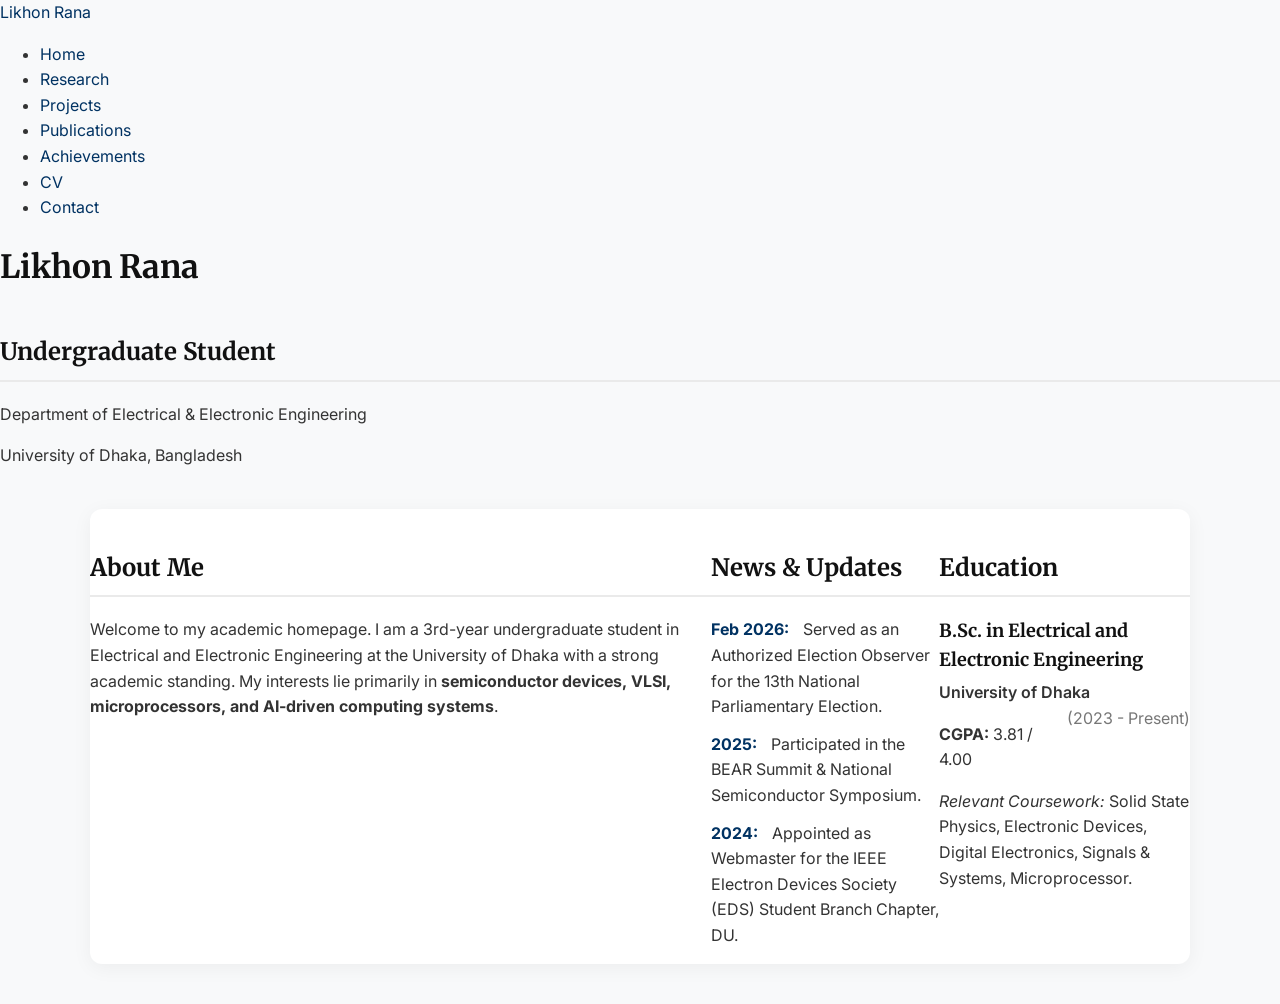
==== index.html @ 7ddbe2f5 "Update index.html" ====
<!DOCTYPE html>
<html lang="en">
<head>
    <meta charset="UTF-8">
    <meta name="viewport" content="width=device-width, initial-scale=1.0">
    <title>Likhon Rana | EEE, University of Dhaka</title>
    <link rel="stylesheet" href="style.css">
    <link href="https://fonts.googleapis.com/css2?family=Inter:wght@400;600&family=Merriweather:wght@700&display=swap" rel="stylesheet">
</head>
<body>

    <nav class="top-nav">
        <div class="nav-brand">
            <a href="index.html">Likhon Rana</a>
        </div>
        <ul class="nav-links">
            <li><a href="index.html" class="active">Home</a></li>
            <li><a href="research.html">Research</a></li>
            <li><a href="projects.html">Projects</a></li>
            <li><a href="publications.html">Publications</a></li>
            <li><a href="achievements.html">Achievements</a></li>
            <li><a href="cv.html">CV</a></li>
            <li><a href="contact.html">Contact</a></li>
        </ul>
    </nav>

    <header class="hero-section">
        <div class="hero-overlay"></div>
        <div class="hero-content">
            <h1>Likhon Rana</h1>
            <h2>Undergraduate Student</h2>
            <p>Department of Electrical & Electronic Engineering</p>
            <p>University of Dhaka, Bangladesh</p>
        </div>
    </header>

    <div class="container content-area">
        <section id="about">
            <h2 class="section-title">About Me</h2>
            <p>Welcome to my academic homepage. I am a 3rd-year undergraduate student in Electrical and Electronic Engineering at the University of Dhaka with a strong academic standing. My interests lie primarily in <strong>semiconductor devices, VLSI, microprocessors, and AI-driven computing systems</strong>.</p>
        </section>

        <section id="news">
            <h2 class="section-title">News & Updates</h2>
            <ul class="news-list">
                <li><span class="date">Feb 2026:</span> Served as an Authorized Election Observer for the 13th National Parliamentary Election.</li>
                <li><span class="date">2025:</span> Participated in the BEAR Summit & National Semiconductor Symposium.</li>
                <li><span class="date">2024:</span> Appointed as Webmaster for the IEEE Electron Devices Society (EDS) Student Branch Chapter, DU.</li>
            </ul>
        </section>

        <section id="education">
            <h2 class="section-title">Education</h2>
            <div class="edu-item">
                <h3>B.Sc. in Electrical and Electronic Engineering</h3>
                <p class="uni">University of Dhaka <span>(2023 - Present)</span></p>
                <p><strong>CGPA:</strong> 3.81 / 4.00</p>
                <p class="coursework"><em>Relevant Coursework:</em> Solid State Physics, Electronic Devices, Digital Electronics, Signals & Systems, Microprocessor.</p>
            </div>
        </section>
    </div>

</body>
</html>
---- style.css ----
/* Base Styles */
body {
    font-family: 'Inter', sans-serif;
    background-color: #f8f9fa;
    color: #333;
    margin: 0;
    padding: 0;
    line-height: 1.6;
}

h1, h2, h3 {
    font-family: 'Merriweather', serif;
    color: #111;
}

h2 {
    font-size: 24px;
    border-bottom: 2px solid #eaeaea;
    padding-bottom: 8px;
    margin-top: 40px;
    margin-bottom: 20px;
}

a {
    color: #003262; /* Academic Blue */
    text-decoration: none;
}

a:hover {
    text-decoration: underline;
}

/* Layout */
.container {
    display: flex;
    max-width: 1100px;
    margin: 40px auto;
    background: #fff;
    box-shadow: 0 4px 20px rgba(0,0,0,0.05);
    border-radius: 12px;
    overflow: hidden;
}

/* Sidebar */
.sidebar {
    width: 300px;
    background-color: #fdfdfd;
    padding: 40px 30px;
    border-right: 1px solid #eaeaea;
    text-align: center;
}

.profile-img {
    width: 180px;
    height: 180px;
    object-fit: cover;
    border-radius: 50%;
    margin-bottom: 20px;
    box-shadow: 0 4px 10px rgba(0,0,0,0.1);
}

.sidebar h1 {
    font-size: 24px;
    margin: 0 0 10px 0;
}

.sidebar .title {
    font-weight: 600;
    color: #555;
    margin: 0;
}

.sidebar .dept {
    font-size: 14px;
    color: #777;
    margin-top: 5px;
}

/* Navigation */
.nav-menu {
    display: flex;
    flex-direction: column;
    margin: 30px 0;
    text-align: left;
}

.nav-menu a {
    padding: 10px 15px;
    border-radius: 6px;
    color: #555;
    font-weight: 600;
    margin-bottom: 5px;
    transition: background 0.3s;
}

.nav-menu a:hover, .nav-menu a.active {
    background: #f0f4f8;
    color: #003262;
    text-decoration: none;
}

/* Contact Details */
.contact-info {
    display: flex;
    flex-direction: column;
    gap: 10px;
}

.contact-info a {
    font-size: 14px;
}

.btn-cv {
    display: inline-block;
    background: #003262;
    color: #fff !important;
    padding: 10px;
    border-radius: 6px;
    margin-top: 15px;
    font-weight: bold;
    text-align: center;
}

.btn-cv:hover {
    background: #002142;
    text-decoration: none;
}

/* Main Content Area */
.main-content {
    flex: 1;
    padding: 40px 60px;
}

/* News List */
.news-list, .exp-list, .project-list {
    list-style: none;
    padding: 0;
}

.news-list li {
    margin-bottom: 12px;
}

.news-list .date {
    font-weight: bold;
    color: #003262;
    margin-right: 10px;
}

/* Education */
.edu-item h3 {
    margin: 0 0 5px 0;
    font-size: 18px;
}

.edu-item .uni {
    margin: 0 0 10px 0;
    font-weight: 600;
}

.edu-item .uni span {
    font-weight: normal;
    color: #777;
    float: right;
}

/* Challenge Board / Projects */
.project-list li {
    background: #f8f9fa;
    padding: 15px;
    border-left: 4px solid #003262;
    margin-bottom: 15px;
    border-radius: 4px;
}

.project-list strong {
    display: block;
    font-size: 16px;
    margin-bottom: 5px;
}

.status {
    font-size: 13px;
    font-weight: 600;
    padding: 3px 8px;
    border-radius: 12px;
}

.status.ongoing {
    background: #e3f2fd;
    color: #1976d2;
}

.status.tba {
    background: #f5f5f5;
    color: #757575;
}

/* Responsive */
@media (max-width: 850px) {
    .container {
        flex-direction: column;
        margin: 0;
        border-radius: 0;
    }
    .sidebar {
        width: 100%;
        border-right: none;
        border-bottom: 1px solid #eaeaea;
        padding: 30px 20px;
        box-sizing: border-box;
    }
    .main-content {
        padding: 30px 20px;
    }
}
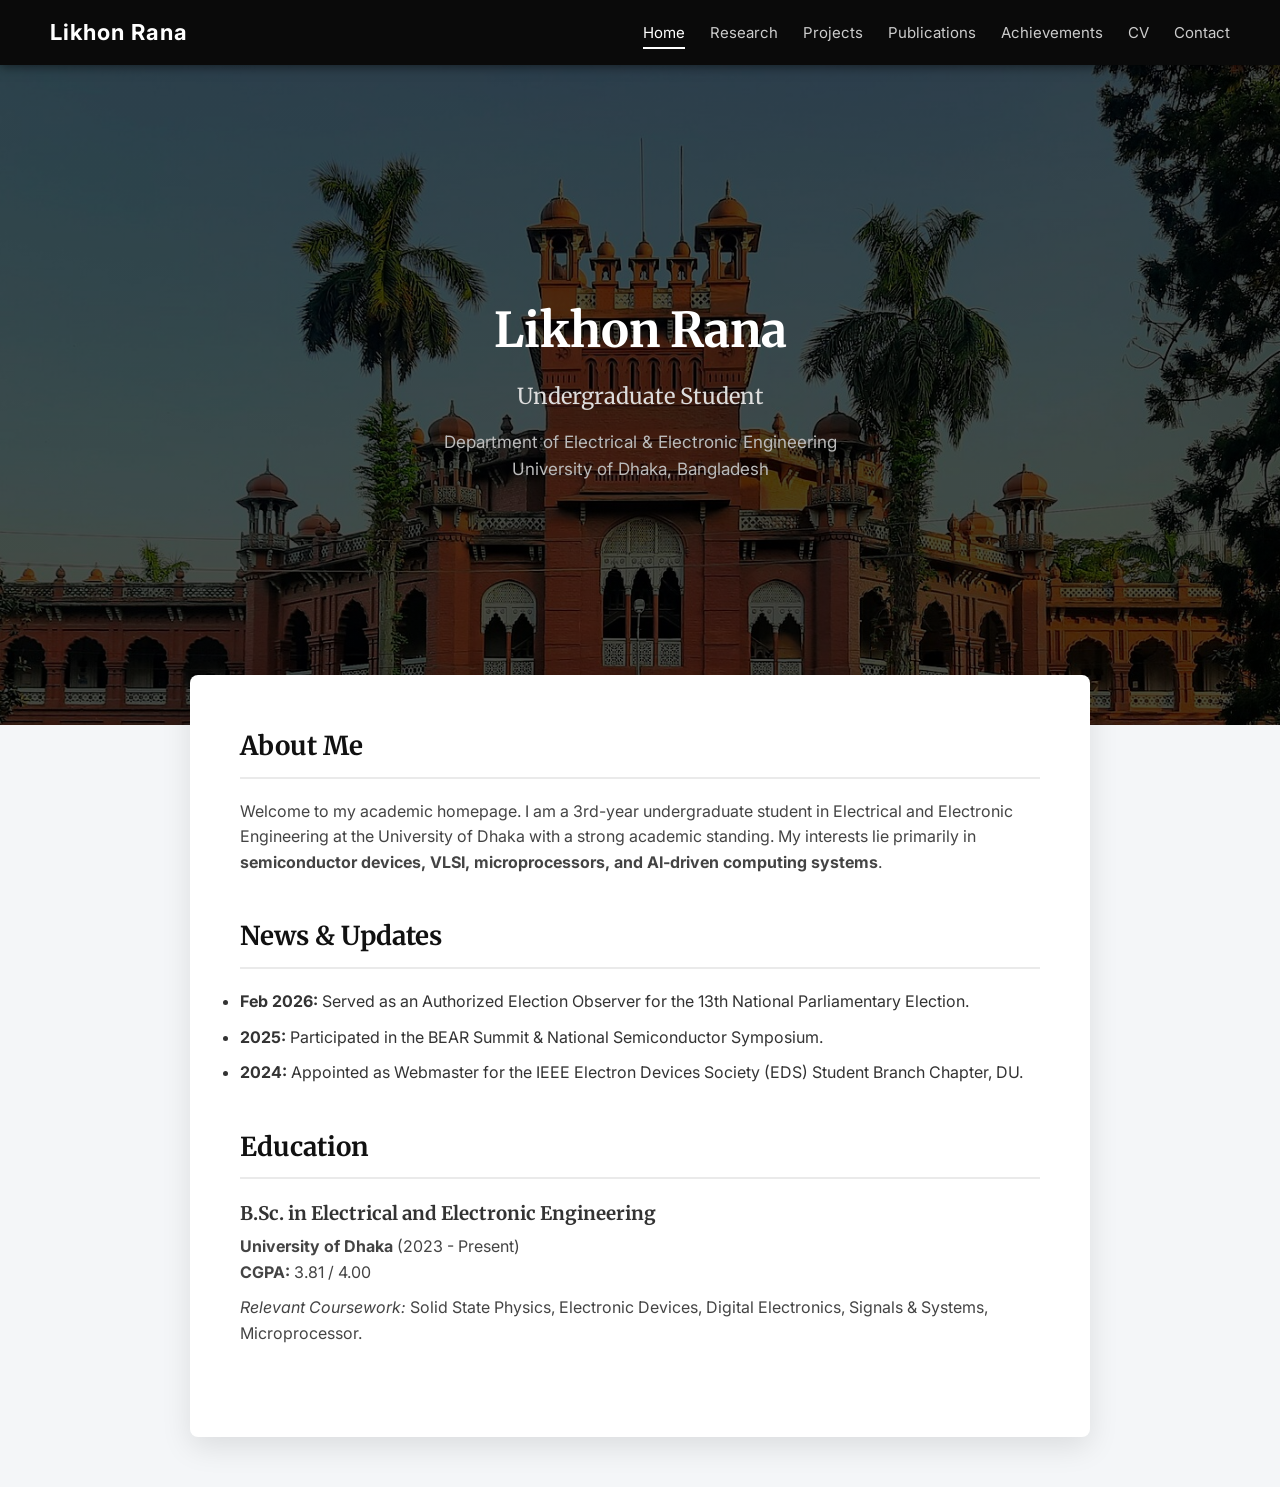
==== commit 52e9bb35: "Refactor HTML structure for better organization" ====
--- a/index.html
+++ b/index.html
@@ -25,7 +25,6 @@
     </nav>
 
     <header class="hero-section">
-        <div class="hero-overlay"></div>
         <div class="hero-content">
             <h1>Likhon Rana</h1>
             <h2>Undergraduate Student</h2>
@@ -34,29 +33,27 @@
         </div>
     </header>
 
-    <div class="container content-area">
-        <section id="about">
-            <h2 class="section-title">About Me</h2>
+    <div class="page-content">
+        <section class="content-section">
+            <h2>About Me</h2>
             <p>Welcome to my academic homepage. I am a 3rd-year undergraduate student in Electrical and Electronic Engineering at the University of Dhaka with a strong academic standing. My interests lie primarily in <strong>semiconductor devices, VLSI, microprocessors, and AI-driven computing systems</strong>.</p>
         </section>
 
-        <section id="news">
-            <h2 class="section-title">News & Updates</h2>
-            <ul class="news-list">
-                <li><span class="date">Feb 2026:</span> Served as an Authorized Election Observer for the 13th National Parliamentary Election.</li>
-                <li><span class="date">2025:</span> Participated in the BEAR Summit & National Semiconductor Symposium.</li>
-                <li><span class="date">2024:</span> Appointed as Webmaster for the IEEE Electron Devices Society (EDS) Student Branch Chapter, DU.</li>
+        <section class="content-section">
+            <h2>News & Updates</h2>
+            <ul>
+                <li style="margin-bottom: 10px;"><strong>Feb 2026:</strong> Served as an Authorized Election Observer for the 13th National Parliamentary Election.</li>
+                <li style="margin-bottom: 10px;"><strong>2025:</strong> Participated in the BEAR Summit & National Semiconductor Symposium.</li>
+                <li style="margin-bottom: 10px;"><strong>2024:</strong> Appointed as Webmaster for the IEEE Electron Devices Society (EDS) Student Branch Chapter, DU.</li>
             </ul>
         </section>
 
-        <section id="education">
-            <h2 class="section-title">Education</h2>
-            <div class="edu-item">
-                <h3>B.Sc. in Electrical and Electronic Engineering</h3>
-                <p class="uni">University of Dhaka <span>(2023 - Present)</span></p>
-                <p><strong>CGPA:</strong> 3.81 / 4.00</p>
-                <p class="coursework"><em>Relevant Coursework:</em> Solid State Physics, Electronic Devices, Digital Electronics, Signals & Systems, Microprocessor.</p>
-            </div>
+        <section class="content-section">
+            <h2>Education</h2>
+            <h3 style="margin-bottom: 5px;">B.Sc. in Electrical and Electronic Engineering</h3>
+            <p><strong>University of Dhaka</strong> (2023 - Present)</p>
+            <p><strong>CGPA:</strong> 3.81 / 4.00</p>
+            <p style="margin-top: 10px;"><em>Relevant Coursework:</em> Solid State Physics, Electronic Devices, Digital Electronics, Signals & Systems, Microprocessor.</p>
         </section>
     </div>
 
--- a/style.css
+++ b/style.css
@@ -1,217 +1,142 @@
-/* Base Styles */
+/* 1. Reset Styles */
+* {
+    margin: 0;
+    padding: 0;
+    box-sizing: border-box;
+}
+
 body {
     font-family: 'Inter', sans-serif;
-    background-color: #f8f9fa;
+    background-color: #f4f6f8;
     color: #333;
-    margin: 0;
-    padding: 0;
     line-height: 1.6;
 }
 
 h1, h2, h3 {
     font-family: 'Merriweather', serif;
-    color: #111;
 }
 
-h2 {
-    font-size: 24px;
+/* 2. Top Navigation Bar (Black Theme) */
+.top-nav {
+    display: flex;
+    justify-content: space-between;
+    align-items: center;
+    background-color: #0a0a0a;
+    padding: 15px 50px;
+    position: fixed;
+    width: 100%;
+    top: 0;
+    z-index: 1000;
+    box-shadow: 0 2px 10px rgba(0,0,0,0.5);
+}
+
+.nav-brand a {
+    color: #fff;
+    font-size: 22px;
+    font-weight: bold;
+    text-decoration: none;
+    letter-spacing: 1px;
+}
+
+.nav-links {
+    list-style: none;
+    display: flex;
+    gap: 25px;
+}
+
+.nav-links li a {
+    color: #ccc;
+    text-decoration: none;
+    font-size: 15px;
+    transition: color 0.3s ease;
+}
+
+.nav-links li a:hover, .nav-links li a.active {
+    color: #fff;
+    border-bottom: 2px solid #fff;
+    padding-bottom: 5px;
+}
+
+/* 3. Hero Section (Background Image with Dark Overlay) */
+.hero-section {
+    height: 75vh;
+    /* এখানে আপনার ছবির নাম দেওয়া হয়েছে */
+    background-image: linear-gradient(rgba(0, 0, 0, 0.7), rgba(0, 0, 0, 0.7)), url('DU Carzon Hall.jpg');
+    background-size: cover;
+    background-position: center;
+    background-attachment: fixed; /* Parallax effect */
+    display: flex;
+    align-items: center;
+    justify-content: center;
+    text-align: center;
+    color: white;
+    margin-top: 50px; /* Space for the fixed navbar */
+}
+
+.hero-content h1 {
+    font-size: 48px;
+    margin-bottom: 10px;
+    color: #fff;
+}
+
+.hero-content h2 {
+    font-size: 22px;
+    font-weight: 400;
+    color: #ddd;
+    margin-bottom: 15px;
+}
+
+.hero-content p {
+    font-size: 17px;
+    color: #bbb;
+}
+
+/* 4. Main Page Content */
+.page-content {
+    max-width: 900px;
+    margin: -50px auto 50px auto; /* Pulls the white card slightly over the background image */
+    background: #fff;
+    padding: 50px;
+    border-radius: 8px;
+    box-shadow: 0 10px 30px rgba(0,0,0,0.1);
+    position: relative;
+    z-index: 10;
+}
+
+.content-section {
+    margin-bottom: 40px;
+}
+
+.content-section h2 {
+    font-size: 26px;
+    color: #111;
     border-bottom: 2px solid #eaeaea;
-    padding-bottom: 8px;
-    margin-top: 40px;
+    padding-bottom: 10px;
     margin-bottom: 20px;
 }
 
-a {
-    color: #003262; /* Academic Blue */
-    text-decoration: none;
+.content-section p {
+    font-size: 16px;
+    color: #444;
 }
 
-a:hover {
-    text-decoration: underline;
-}
-
-/* Layout */
-.container {
-    display: flex;
-    max-width: 1100px;
-    margin: 40px auto;
-    background: #fff;
-    box-shadow: 0 4px 20px rgba(0,0,0,0.05);
-    border-radius: 12px;
-    overflow: hidden;
-}
-
-/* Sidebar */
-.sidebar {
-    width: 300px;
-    background-color: #fdfdfd;
-    padding: 40px 30px;
-    border-right: 1px solid #eaeaea;
-    text-align: center;
-}
-
-.profile-img {
-    width: 180px;
-    height: 180px;
-    object-fit: cover;
-    border-radius: 50%;
-    margin-bottom: 20px;
-    box-shadow: 0 4px 10px rgba(0,0,0,0.1);
-}
-
-.sidebar h1 {
-    font-size: 24px;
-    margin: 0 0 10px 0;
-}
-
-.sidebar .title {
-    font-weight: 600;
-    color: #555;
-    margin: 0;
-}
-
-.sidebar .dept {
-    font-size: 14px;
-    color: #777;
-    margin-top: 5px;
-}
-
-/* Navigation */
-.nav-menu {
-    display: flex;
-    flex-direction: column;
-    margin: 30px 0;
-    text-align: left;
-}
-
-.nav-menu a {
-    padding: 10px 15px;
-    border-radius: 6px;
-    color: #555;
-    font-weight: 600;
-    margin-bottom: 5px;
-    transition: background 0.3s;
-}
-
-.nav-menu a:hover, .nav-menu a.active {
-    background: #f0f4f8;
-    color: #003262;
-    text-decoration: none;
-}
-
-/* Contact Details */
-.contact-info {
-    display: flex;
-    flex-direction: column;
-    gap: 10px;
-}
-
-.contact-info a {
-    font-size: 14px;
-}
-
-.btn-cv {
-    display: inline-block;
-    background: #003262;
-    color: #fff !important;
-    padding: 10px;
-    border-radius: 6px;
-    margin-top: 15px;
-    font-weight: bold;
-    text-align: center;
-}
-
-.btn-cv:hover {
-    background: #002142;
-    text-decoration: none;
-}
-
-/* Main Content Area */
-.main-content {
-    flex: 1;
-    padding: 40px 60px;
-}
-
-/* News List */
-.news-list, .exp-list, .project-list {
-    list-style: none;
-    padding: 0;
-}
-
-.news-list li {
-    margin-bottom: 12px;
-}
-
-.news-list .date {
-    font-weight: bold;
-    color: #003262;
-    margin-right: 10px;
-}
-
-/* Education */
-.edu-item h3 {
-    margin: 0 0 5px 0;
-    font-size: 18px;
-}
-
-.edu-item .uni {
-    margin: 0 0 10px 0;
-    font-weight: 600;
-}
-
-.edu-item .uni span {
-    font-weight: normal;
-    color: #777;
-    float: right;
-}
-
-/* Challenge Board / Projects */
-.project-list li {
-    background: #f8f9fa;
-    padding: 15px;
-    border-left: 4px solid #003262;
-    margin-bottom: 15px;
-    border-radius: 4px;
-}
-
-.project-list strong {
-    display: block;
-    font-size: 16px;
-    margin-bottom: 5px;
-}
-
-.status {
-    font-size: 13px;
-    font-weight: 600;
-    padding: 3px 8px;
-    border-radius: 12px;
-}
-
-.status.ongoing {
-    background: #e3f2fd;
-    color: #1976d2;
-}
-
-.status.tba {
-    background: #f5f5f5;
-    color: #757575;
-}
-
-/* Responsive */
-@media (max-width: 850px) {
-    .container {
+/* Responsive Design for Mobile */
+@media (max-width: 768px) {
+    .top-nav {
         flex-direction: column;
-        margin: 0;
-        border-radius: 0;
+        padding: 15px;
     }
-    .sidebar {
-        width: 100%;
-        border-right: none;
-        border-bottom: 1px solid #eaeaea;
-        padding: 30px 20px;
-        box-sizing: border-box;
+    .nav-links {
+        margin-top: 15px;
+        flex-wrap: wrap;
+        justify-content: center;
+        gap: 15px;
     }
-    .main-content {
-        padding: 30px 20px;
+    .hero-content h1 {
+        font-size: 36px;
+    }
+    .page-content {
+        margin: 20px;
+        padding: 30px;
     }
 }
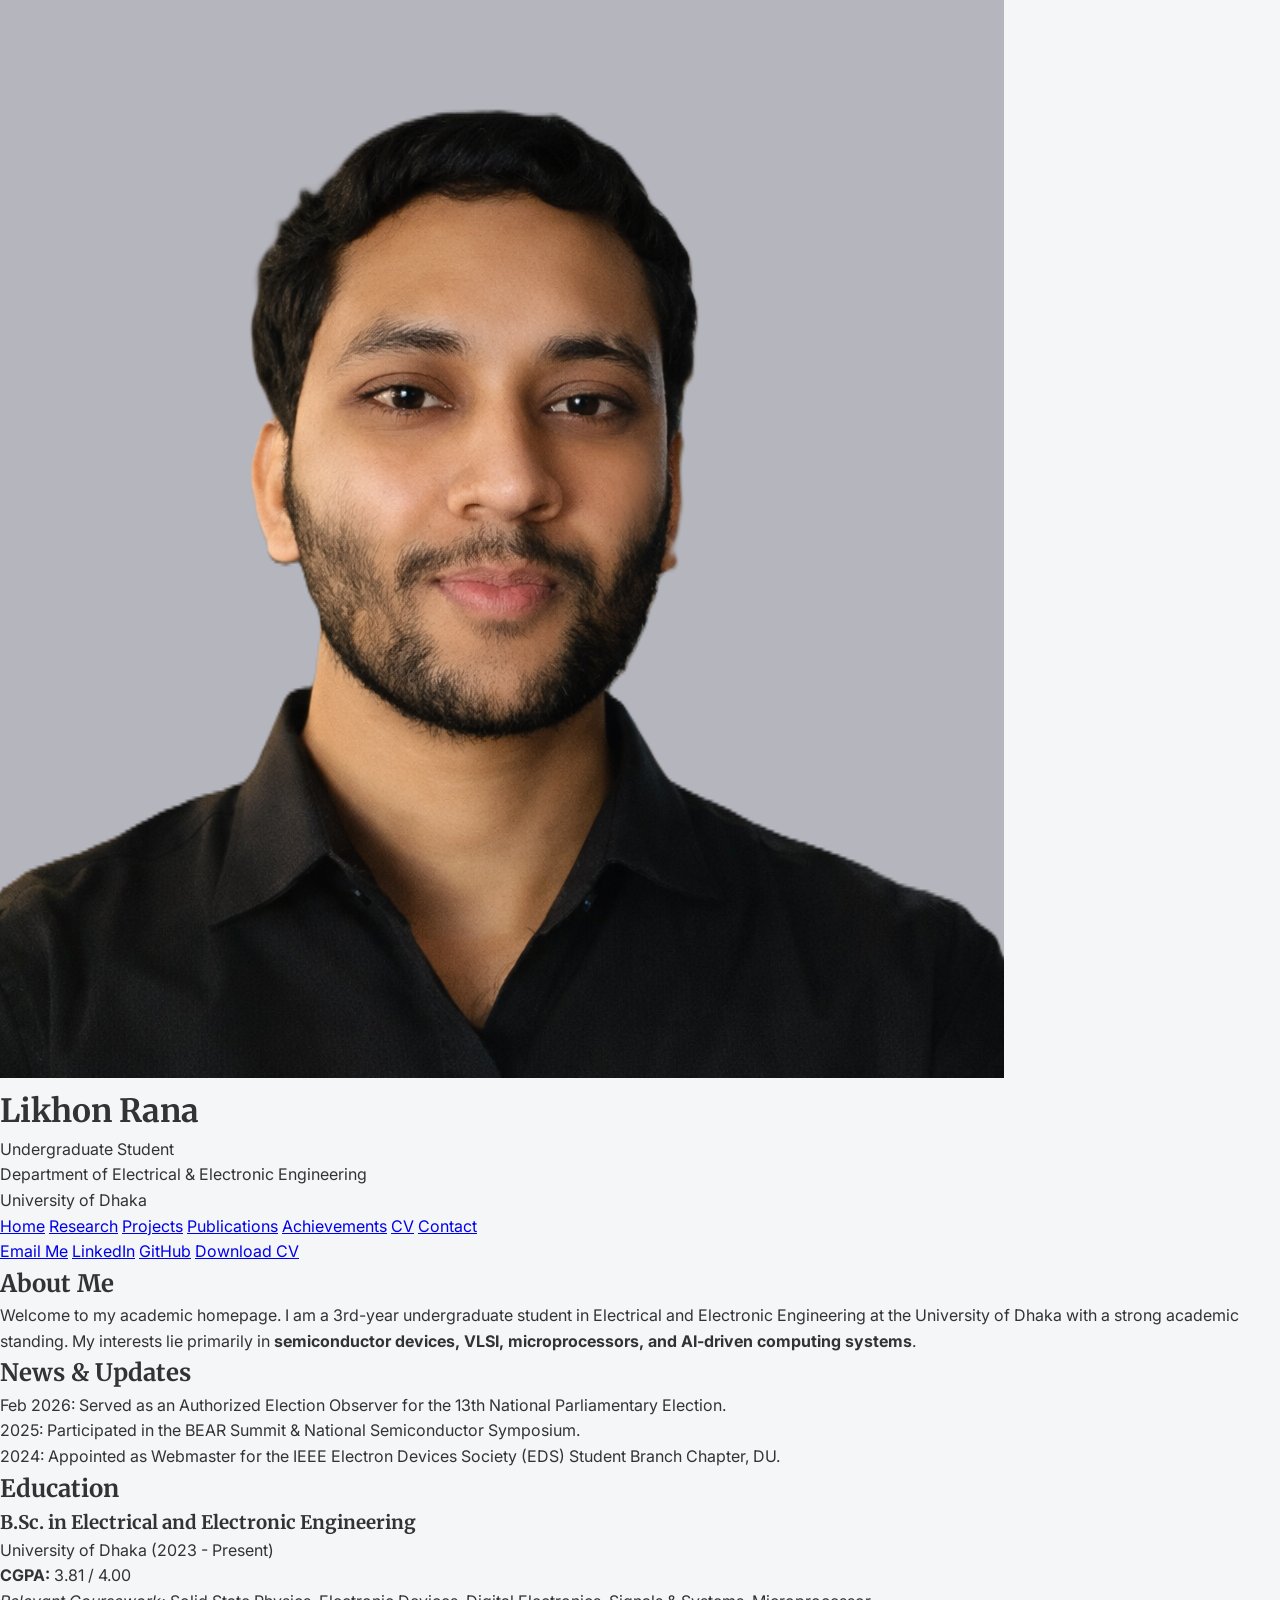
==== commit dec9bb16: "Update index.html" ====
--- a/index.html
+++ b/index.html
@@ -8,54 +8,56 @@
     <link href="https://fonts.googleapis.com/css2?family=Inter:wght@400;600&family=Merriweather:wght@700&display=swap" rel="stylesheet">
 </head>
 <body>
+    <div class="container">
+        <div class="sidebar">
+            <img src="profile.png" alt="Likhon Rana" class="profile-img">
+            <h1>Likhon Rana</h1>
+            <p class="title">Undergraduate Student</p>
+            <p class="dept">Department of Electrical & Electronic Engineering<br>University of Dhaka</p>
+            
+            <nav class="nav-menu">
+                <a href="index.html" class="active">Home</a>
+                <a href="research.html">Research</a>
+                <a href="projects.html">Projects</a>
+                <a href="publications.html">Publications</a>
+                <a href="achievements.html">Achievements</a>
+                <a href="cv.html">CV</a>
+                <a href="contact.html">Contact</a>
+            </nav>
 
-    <nav class="top-nav">
-        <div class="nav-brand">
-            <a href="index.html">Likhon Rana</a>
+            <div class="contact-info">
+                <a href="mailto:mdlikhonrana533@gmail.com">Email Me</a>
+                <a href="https://www.linkedin.com/in/likhon-rana-a51540321" target="_blank">LinkedIn</a>
+                <a href="https://github.com/Likhon-Rana" target="_blank">GitHub</a>
+                <a href="likhonCV.pdf" target="_blank" class="btn-cv">Download CV</a>
+            </div>
         </div>
-        <ul class="nav-links">
-            <li><a href="index.html" class="active">Home</a></li>
-            <li><a href="research.html">Research</a></li>
-            <li><a href="projects.html">Projects</a></li>
-            <li><a href="publications.html">Publications</a></li>
-            <li><a href="achievements.html">Achievements</a></li>
-            <li><a href="cv.html">CV</a></li>
-            <li><a href="contact.html">Contact</a></li>
-        </ul>
-    </nav>
 
-    <header class="hero-section">
-        <div class="hero-content">
-            <h1>Likhon Rana</h1>
-            <h2>Undergraduate Student</h2>
-            <p>Department of Electrical & Electronic Engineering</p>
-            <p>University of Dhaka, Bangladesh</p>
+        <div class="main-content">
+            <section id="about">
+                <h2>About Me</h2>
+                <p>Welcome to my academic homepage. I am a 3rd-year undergraduate student in Electrical and Electronic Engineering at the University of Dhaka with a strong academic standing. My interests lie primarily in <strong>semiconductor devices, VLSI, microprocessors, and AI-driven computing systems</strong>.</p>
+            </section>
+
+            <section id="news">
+                <h2>News & Updates</h2>
+                <ul class="news-list">
+                    <li><span class="date">Feb 2026:</span> Served as an Authorized Election Observer for the 13th National Parliamentary Election.</li>
+                    <li><span class="date">2025:</span> Participated in the BEAR Summit & National Semiconductor Symposium.</li>
+                    <li><span class="date">2024:</span> Appointed as Webmaster for the IEEE Electron Devices Society (EDS) Student Branch Chapter, DU.</li>
+                </ul>
+            </section>
+
+            <section id="education">
+                <h2>Education</h2>
+                <div class="edu-item">
+                    <h3>B.Sc. in Electrical and Electronic Engineering</h3>
+                    <p class="uni">University of Dhaka <span>(2023 - Present)</span></p>
+                    <p><strong>CGPA:</strong> 3.81 / 4.00</p>
+                    <p class="coursework"><em>Relevant Coursework:</em> Solid State Physics, Electronic Devices, Digital Electronics, Signals & Systems, Microprocessor.</p>
+                </div>
+            </section>
         </div>
-    </header>
-
-    <div class="page-content">
-        <section class="content-section">
-            <h2>About Me</h2>
-            <p>Welcome to my academic homepage. I am a 3rd-year undergraduate student in Electrical and Electronic Engineering at the University of Dhaka with a strong academic standing. My interests lie primarily in <strong>semiconductor devices, VLSI, microprocessors, and AI-driven computing systems</strong>.</p>
-        </section>
-
-        <section class="content-section">
-            <h2>News & Updates</h2>
-            <ul>
-                <li style="margin-bottom: 10px;"><strong>Feb 2026:</strong> Served as an Authorized Election Observer for the 13th National Parliamentary Election.</li>
-                <li style="margin-bottom: 10px;"><strong>2025:</strong> Participated in the BEAR Summit & National Semiconductor Symposium.</li>
-                <li style="margin-bottom: 10px;"><strong>2024:</strong> Appointed as Webmaster for the IEEE Electron Devices Society (EDS) Student Branch Chapter, DU.</li>
-            </ul>
-        </section>
-
-        <section class="content-section">
-            <h2>Education</h2>
-            <h3 style="margin-bottom: 5px;">B.Sc. in Electrical and Electronic Engineering</h3>
-            <p><strong>University of Dhaka</strong> (2023 - Present)</p>
-            <p><strong>CGPA:</strong> 3.81 / 4.00</p>
-            <p style="margin-top: 10px;"><em>Relevant Coursework:</em> Solid State Physics, Electronic Devices, Digital Electronics, Signals & Systems, Microprocessor.</p>
-        </section>
     </div>
-
 </body>
 </html>
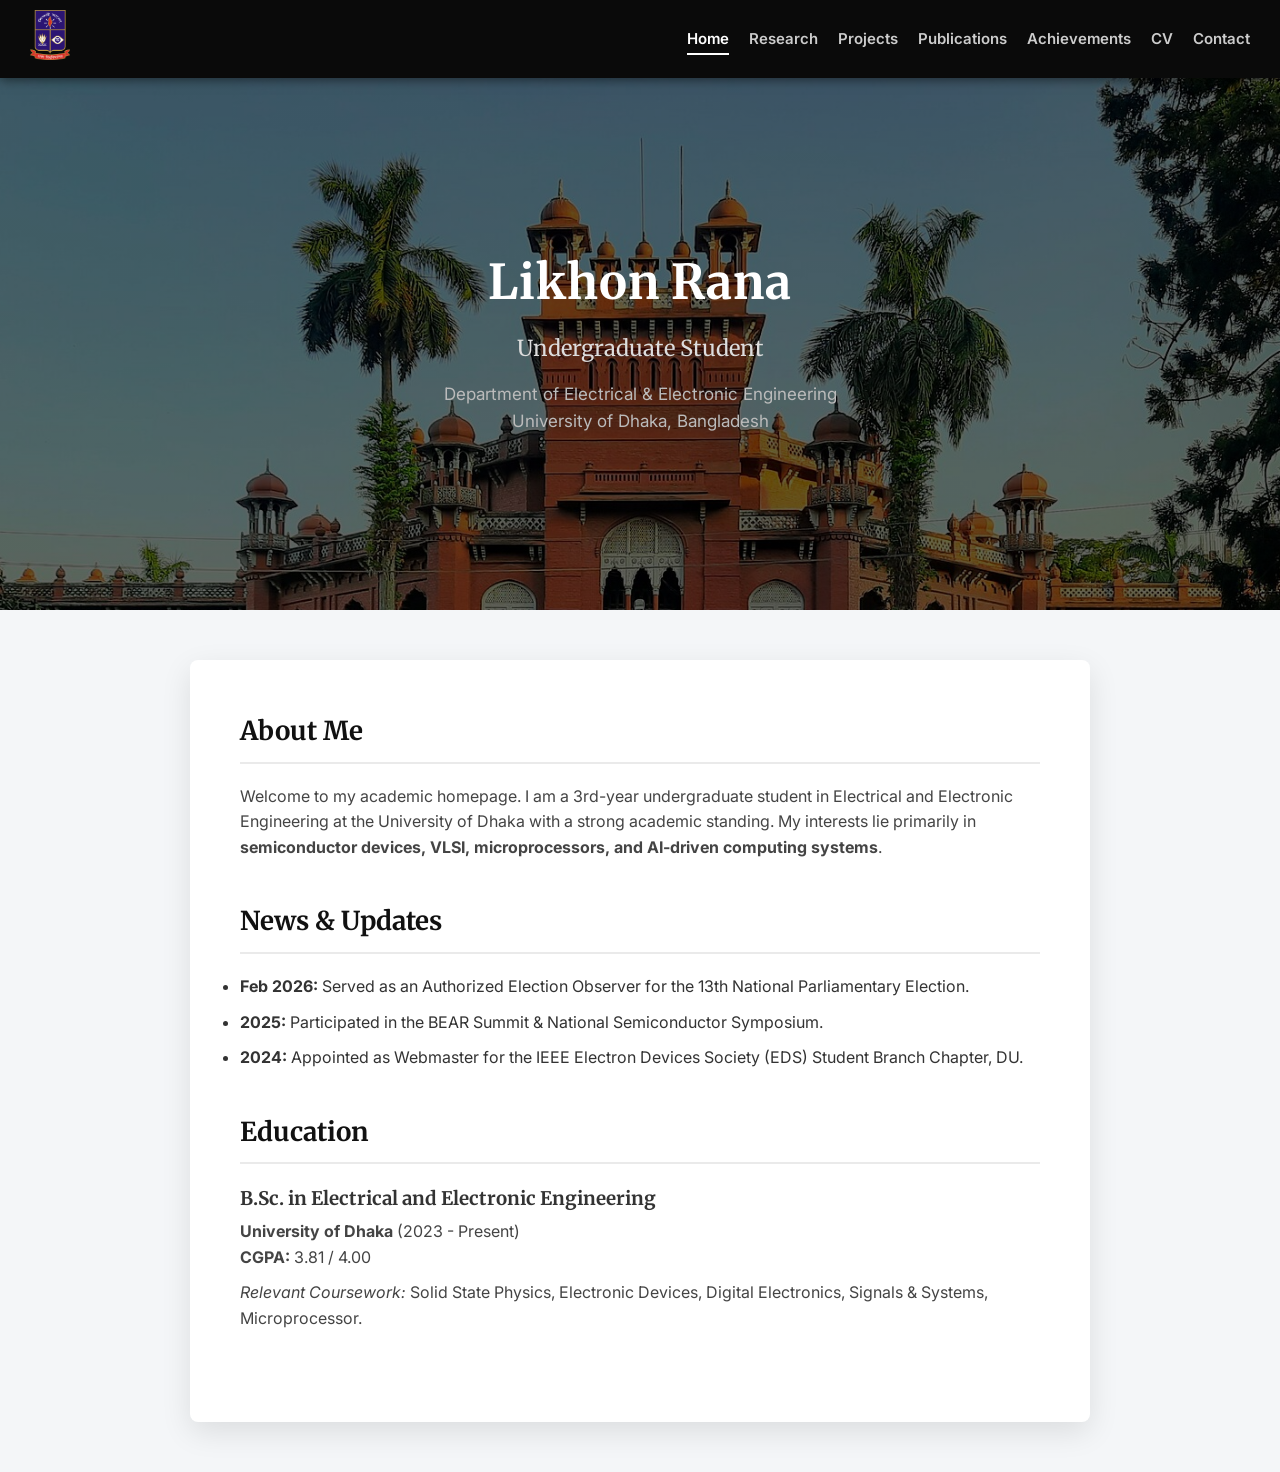
==== commit 28668abe: "Refactor index.html structure and content" ====
--- a/index.html
+++ b/index.html
@@ -8,56 +8,58 @@
     <link href="https://fonts.googleapis.com/css2?family=Inter:wght@400;600&family=Merriweather:wght@700&display=swap" rel="stylesheet">
 </head>
 <body>
-    <div class="container">
-        <div class="sidebar">
-            <img src="profile.png" alt="Likhon Rana" class="profile-img">
+
+    <nav class="top-nav">
+        <div class="nav-brand">
+            <a href="index.html">
+                <img src="DULOGO.png" alt="University of Dhaka" class="uni-logo">
+            </a>
+        </div>
+        <ul class="nav-links">
+            <li><a href="index.html" class="active">Home</a></li>
+            <li><a href="research.html">Research</a></li>
+            <li><a href="projects.html">Projects</a></li>
+            <li><a href="publications.html">Publications</a></li>
+            <li><a href="achievements.html">Achievements</a></li>
+            <li><a href="cv.html">CV</a></li>
+            <li><a href="contact.html">Contact</a></li>
+        </ul>
+    </nav>
+
+    <header class="hero-section">
+        <div class="hero-content">
             <h1>Likhon Rana</h1>
-            <p class="title">Undergraduate Student</p>
-            <p class="dept">Department of Electrical & Electronic Engineering<br>University of Dhaka</p>
-            
-            <nav class="nav-menu">
-                <a href="index.html" class="active">Home</a>
-                <a href="research.html">Research</a>
-                <a href="projects.html">Projects</a>
-                <a href="publications.html">Publications</a>
-                <a href="achievements.html">Achievements</a>
-                <a href="cv.html">CV</a>
-                <a href="contact.html">Contact</a>
-            </nav>
+            <h2>Undergraduate Student</h2>
+            <p>Department of Electrical & Electronic Engineering</p>
+            <p>University of Dhaka, Bangladesh</p>
+        </div>
+    </header>
 
-            <div class="contact-info">
-                <a href="mailto:mdlikhonrana533@gmail.com">Email Me</a>
-                <a href="https://www.linkedin.com/in/likhon-rana-a51540321" target="_blank">LinkedIn</a>
-                <a href="https://github.com/Likhon-Rana" target="_blank">GitHub</a>
-                <a href="likhonCV.pdf" target="_blank" class="btn-cv">Download CV</a>
+    <div class="page-content">
+        <section class="content-section">
+            <h2>About Me</h2>
+            <p>Welcome to my academic homepage. I am a 3rd-year undergraduate student in Electrical and Electronic Engineering at the University of Dhaka with a strong academic standing. My interests lie primarily in <strong>semiconductor devices, VLSI, microprocessors, and AI-driven computing systems</strong>.</p>
+        </section>
+
+        <section class="content-section">
+            <h2>News & Updates</h2>
+            <ul>
+                <li style="margin-bottom: 10px;"><strong>Feb 2026:</strong> Served as an Authorized Election Observer for the 13th National Parliamentary Election.</li>
+                <li style="margin-bottom: 10px;"><strong>2025:</strong> Participated in the BEAR Summit & National Semiconductor Symposium.</li>
+                <li style="margin-bottom: 10px;"><strong>2024:</strong> Appointed as Webmaster for the IEEE Electron Devices Society (EDS) Student Branch Chapter, DU.</li>
+            </ul>
+        </section>
+
+        <section class="content-section">
+            <h2>Education</h2>
+            <div class="edu-item">
+                <h3>B.Sc. in Electrical and Electronic Engineering</h3>
+                <p><strong>University of Dhaka</strong> (2023 - Present)</p>
+                <p><strong>CGPA:</strong> 3.81 / 4.00</p>
+                <p style="margin-top: 10px;"><em>Relevant Coursework:</em> Solid State Physics, Electronic Devices, Digital Electronics, Signals & Systems, Microprocessor.</p>
             </div>
-        </div>
+        </section>
+    </div>
 
-        <div class="main-content">
-            <section id="about">
-                <h2>About Me</h2>
-                <p>Welcome to my academic homepage. I am a 3rd-year undergraduate student in Electrical and Electronic Engineering at the University of Dhaka with a strong academic standing. My interests lie primarily in <strong>semiconductor devices, VLSI, microprocessors, and AI-driven computing systems</strong>.</p>
-            </section>
-
-            <section id="news">
-                <h2>News & Updates</h2>
-                <ul class="news-list">
-                    <li><span class="date">Feb 2026:</span> Served as an Authorized Election Observer for the 13th National Parliamentary Election.</li>
-                    <li><span class="date">2025:</span> Participated in the BEAR Summit & National Semiconductor Symposium.</li>
-                    <li><span class="date">2024:</span> Appointed as Webmaster for the IEEE Electron Devices Society (EDS) Student Branch Chapter, DU.</li>
-                </ul>
-            </section>
-
-            <section id="education">
-                <h2>Education</h2>
-                <div class="edu-item">
-                    <h3>B.Sc. in Electrical and Electronic Engineering</h3>
-                    <p class="uni">University of Dhaka <span>(2023 - Present)</span></p>
-                    <p><strong>CGPA:</strong> 3.81 / 4.00</p>
-                    <p class="coursework"><em>Relevant Coursework:</em> Solid State Physics, Electronic Devices, Digital Electronics, Signals & Systems, Microprocessor.</p>
-                </div>
-            </section>
-        </div>
-    </div>
 </body>
 </html>
--- a/style.css
+++ b/style.css
@@ -22,7 +22,7 @@
     justify-content: space-between;
     align-items: center;
     background-color: #0a0a0a;
-    padding: 15px 50px;
+    padding: 10px 30px; /* Padding for logo placement */
     position: fixed;
     width: 100%;
     top: 0;
@@ -30,24 +30,27 @@
     box-shadow: 0 2px 10px rgba(0,0,0,0.5);
 }
 
-.nav-brand a {
-    color: #fff;
-    font-size: 22px;
-    font-weight: bold;
-    text-decoration: none;
-    letter-spacing: 1px;
+.nav-brand {
+    display: flex;
+    align-items: center;
+}
+
+.uni-logo {
+    height: 50px; /* লোগোর সাইজ */
+    width: auto;
 }
 
 .nav-links {
     list-style: none;
     display: flex;
-    gap: 25px;
+    gap: 20px;
 }
 
 .nav-links li a {
     color: #ccc;
     text-decoration: none;
     font-size: 15px;
+    font-weight: 600;
     transition: color 0.3s ease;
 }
 
@@ -59,9 +62,9 @@
 
 /* 3. Hero Section (Background Image with Dark Overlay) */
 .hero-section {
-    height: 75vh;
+    height: 60vh; /* Takes full screen height */
     /* এখানে আপনার ছবির নাম দেওয়া হয়েছে */
-    background-image: linear-gradient(rgba(0, 0, 0, 0.7), rgba(0, 0, 0, 0.7)), url('DU Carzon Hall.jpg');
+    background-image: linear-gradient(rgba(0, 0, 0, 0.6), rgba(0, 0, 0, 0.6)), url('DU Carzon Hall.jpg');
     background-size: cover;
     background-position: center;
     background-attachment: fixed; /* Parallax effect */
@@ -70,13 +73,14 @@
     justify-content: center;
     text-align: center;
     color: white;
-    margin-top: 50px; /* Space for the fixed navbar */
+    margin-top: 70px; /* Space for the fixed navbar */
 }
 
 .hero-content h1 {
     font-size: 48px;
     margin-bottom: 10px;
     color: #fff;
+    letter-spacing: 1px;
 }
 
 .hero-content h2 {
@@ -94,7 +98,7 @@
 /* 4. Main Page Content */
 .page-content {
     max-width: 900px;
-    margin: -50px auto 50px auto; /* Pulls the white card slightly over the background image */
+    margin: 50px auto; /* Clean separation, no pulle up negative margin */
     background: #fff;
     padding: 50px;
     border-radius: 8px;
@@ -120,6 +124,10 @@
     color: #444;
 }
 
+.edu-item h3 {
+    margin-bottom: 5px;
+}
+
 /* Responsive Design for Mobile */
 @media (max-width: 768px) {
     .top-nav {
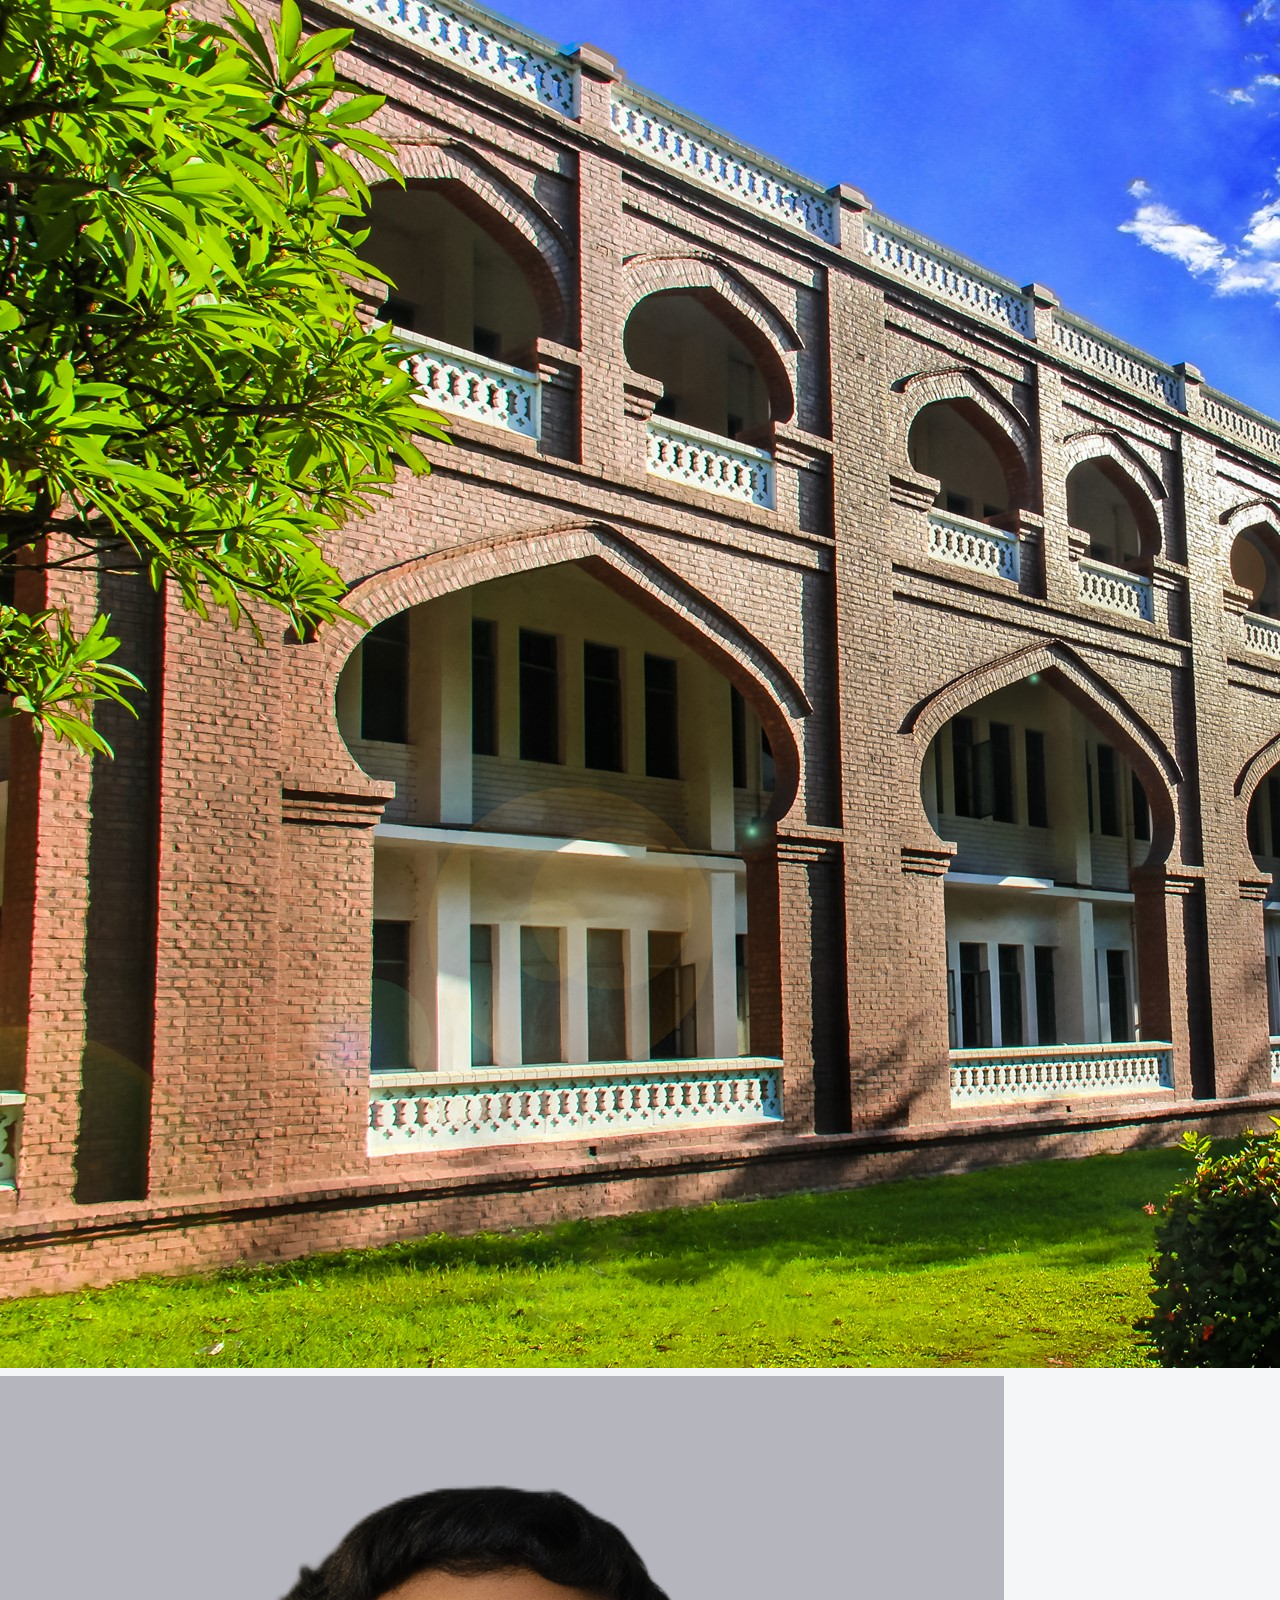
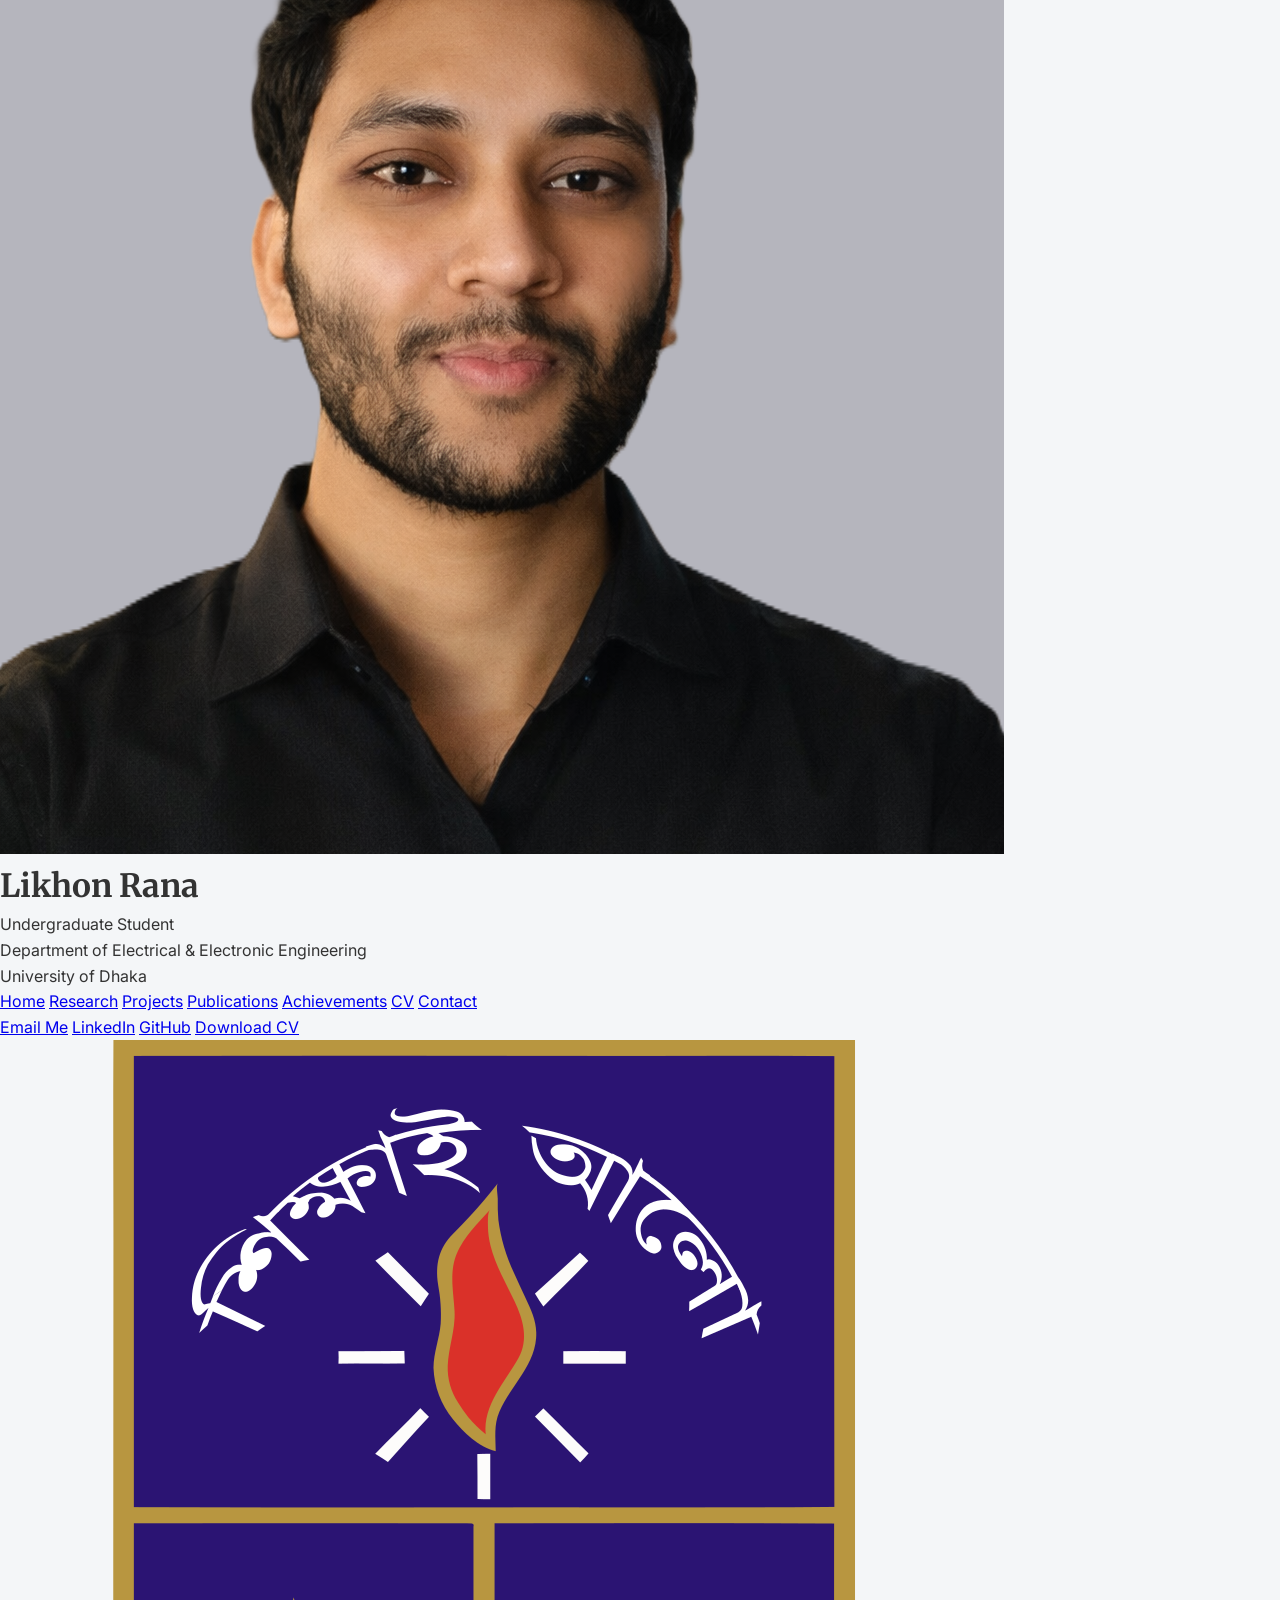
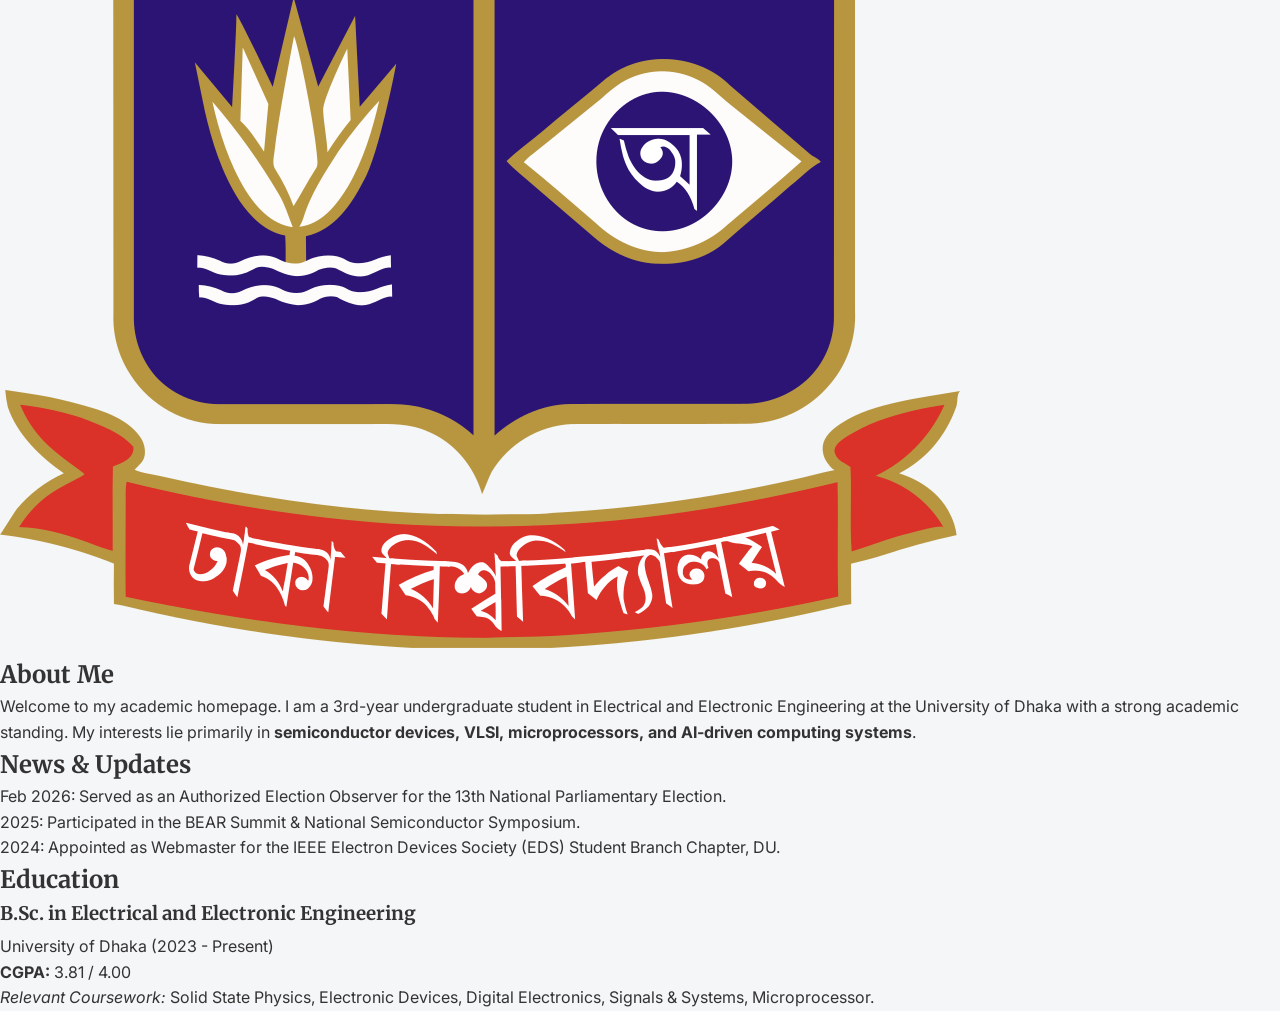
==== commit f68b19a6: "Refactor index.html to use sidebar layout Replaced the top navigation bar with a sidebar layout and " ====
--- a/index.html
+++ b/index.html
@@ -8,58 +8,64 @@
     <link href="https://fonts.googleapis.com/css2?family=Inter:wght@400;600&family=Merriweather:wght@700&display=swap" rel="stylesheet">
 </head>
 <body>
+    <div class="container">
+        <div class="sidebar">
+            <img src="EEE.jpg" alt="EEE Department" class="cover-img">
+            
+            <div class="sidebar-content">
+                <img src="profile.png" alt="Likhon Rana" class="profile-img">
+                <h1>Likhon Rana</h1>
+                <p class="title">Undergraduate Student</p>
+                <p class="dept">Department of Electrical & Electronic Engineering<br>University of Dhaka</p>
+                
+                <nav class="nav-menu">
+                    <a href="index.html" class="active">Home</a>
+                    <a href="research.html">Research</a>
+                    <a href="projects.html">Projects</a>
+                    <a href="publications.html">Publications</a>
+                    <a href="achievements.html">Achievements</a>
+                    <a href="cv.html">CV</a>
+                    <a href="contact.html">Contact</a>
+                </nav>
 
-    <nav class="top-nav">
-        <div class="nav-brand">
-            <a href="index.html">
-                <img src="DULOGO.png" alt="University of Dhaka" class="uni-logo">
-            </a>
+                <div class="contact-info">
+                    <a href="mailto:mdlikhonrana533@gmail.com">Email Me</a>
+                    <a href="https://www.linkedin.com/in/likhon-rana-a51540321" target="_blank">LinkedIn</a>
+                    <a href="https://github.com/Likhon-Rana" target="_blank">GitHub</a>
+                    <a href="likhonCV.pdf" target="_blank" class="btn-cv">Download CV</a>
+                </div>
+
+                <div class="du-logo-container">
+                    <img src="DULOGO.png" alt="University of Dhaka" class="sidebar-du-logo">
+                </div>
+            </div>
         </div>
-        <ul class="nav-links">
-            <li><a href="index.html" class="active">Home</a></li>
-            <li><a href="research.html">Research</a></li>
-            <li><a href="projects.html">Projects</a></li>
-            <li><a href="publications.html">Publications</a></li>
-            <li><a href="achievements.html">Achievements</a></li>
-            <li><a href="cv.html">CV</a></li>
-            <li><a href="contact.html">Contact</a></li>
-        </ul>
-    </nav>
 
-    <header class="hero-section">
-        <div class="hero-content">
-            <h1>Likhon Rana</h1>
-            <h2>Undergraduate Student</h2>
-            <p>Department of Electrical & Electronic Engineering</p>
-            <p>University of Dhaka, Bangladesh</p>
+        <div class="main-content">
+            <section id="about">
+                <h2>About Me</h2>
+                <p>Welcome to my academic homepage. I am a 3rd-year undergraduate student in Electrical and Electronic Engineering at the University of Dhaka with a strong academic standing. My interests lie primarily in <strong>semiconductor devices, VLSI, microprocessors, and AI-driven computing systems</strong>.</p>
+            </section>
+
+            <section id="news">
+                <h2>News & Updates</h2>
+                <ul class="news-list">
+                    <li><span class="date">Feb 2026:</span> Served as an Authorized Election Observer for the 13th National Parliamentary Election.</li>
+                    <li><span class="date">2025:</span> Participated in the BEAR Summit & National Semiconductor Symposium.</li>
+                    <li><span class="date">2024:</span> Appointed as Webmaster for the IEEE Electron Devices Society (EDS) Student Branch Chapter, DU.</li>
+                </ul>
+            </section>
+
+            <section id="education">
+                <h2>Education</h2>
+                <div class="edu-item">
+                    <h3>B.Sc. in Electrical and Electronic Engineering</h3>
+                    <p class="uni">University of Dhaka <span>(2023 - Present)</span></p>
+                    <p><strong>CGPA:</strong> 3.81 / 4.00</p>
+                    <p class="coursework"><em>Relevant Coursework:</em> Solid State Physics, Electronic Devices, Digital Electronics, Signals & Systems, Microprocessor.</p>
+                </div>
+            </section>
         </div>
-    </header>
-
-    <div class="page-content">
-        <section class="content-section">
-            <h2>About Me</h2>
-            <p>Welcome to my academic homepage. I am a 3rd-year undergraduate student in Electrical and Electronic Engineering at the University of Dhaka with a strong academic standing. My interests lie primarily in <strong>semiconductor devices, VLSI, microprocessors, and AI-driven computing systems</strong>.</p>
-        </section>
-
-        <section class="content-section">
-            <h2>News & Updates</h2>
-            <ul>
-                <li style="margin-bottom: 10px;"><strong>Feb 2026:</strong> Served as an Authorized Election Observer for the 13th National Parliamentary Election.</li>
-                <li style="margin-bottom: 10px;"><strong>2025:</strong> Participated in the BEAR Summit & National Semiconductor Symposium.</li>
-                <li style="margin-bottom: 10px;"><strong>2024:</strong> Appointed as Webmaster for the IEEE Electron Devices Society (EDS) Student Branch Chapter, DU.</li>
-            </ul>
-        </section>
-
-        <section class="content-section">
-            <h2>Education</h2>
-            <div class="edu-item">
-                <h3>B.Sc. in Electrical and Electronic Engineering</h3>
-                <p><strong>University of Dhaka</strong> (2023 - Present)</p>
-                <p><strong>CGPA:</strong> 3.81 / 4.00</p>
-                <p style="margin-top: 10px;"><em>Relevant Coursework:</em> Solid State Physics, Electronic Devices, Digital Electronics, Signals & Systems, Microprocessor.</p>
-            </div>
-        </section>
     </div>
-
 </body>
 </html>
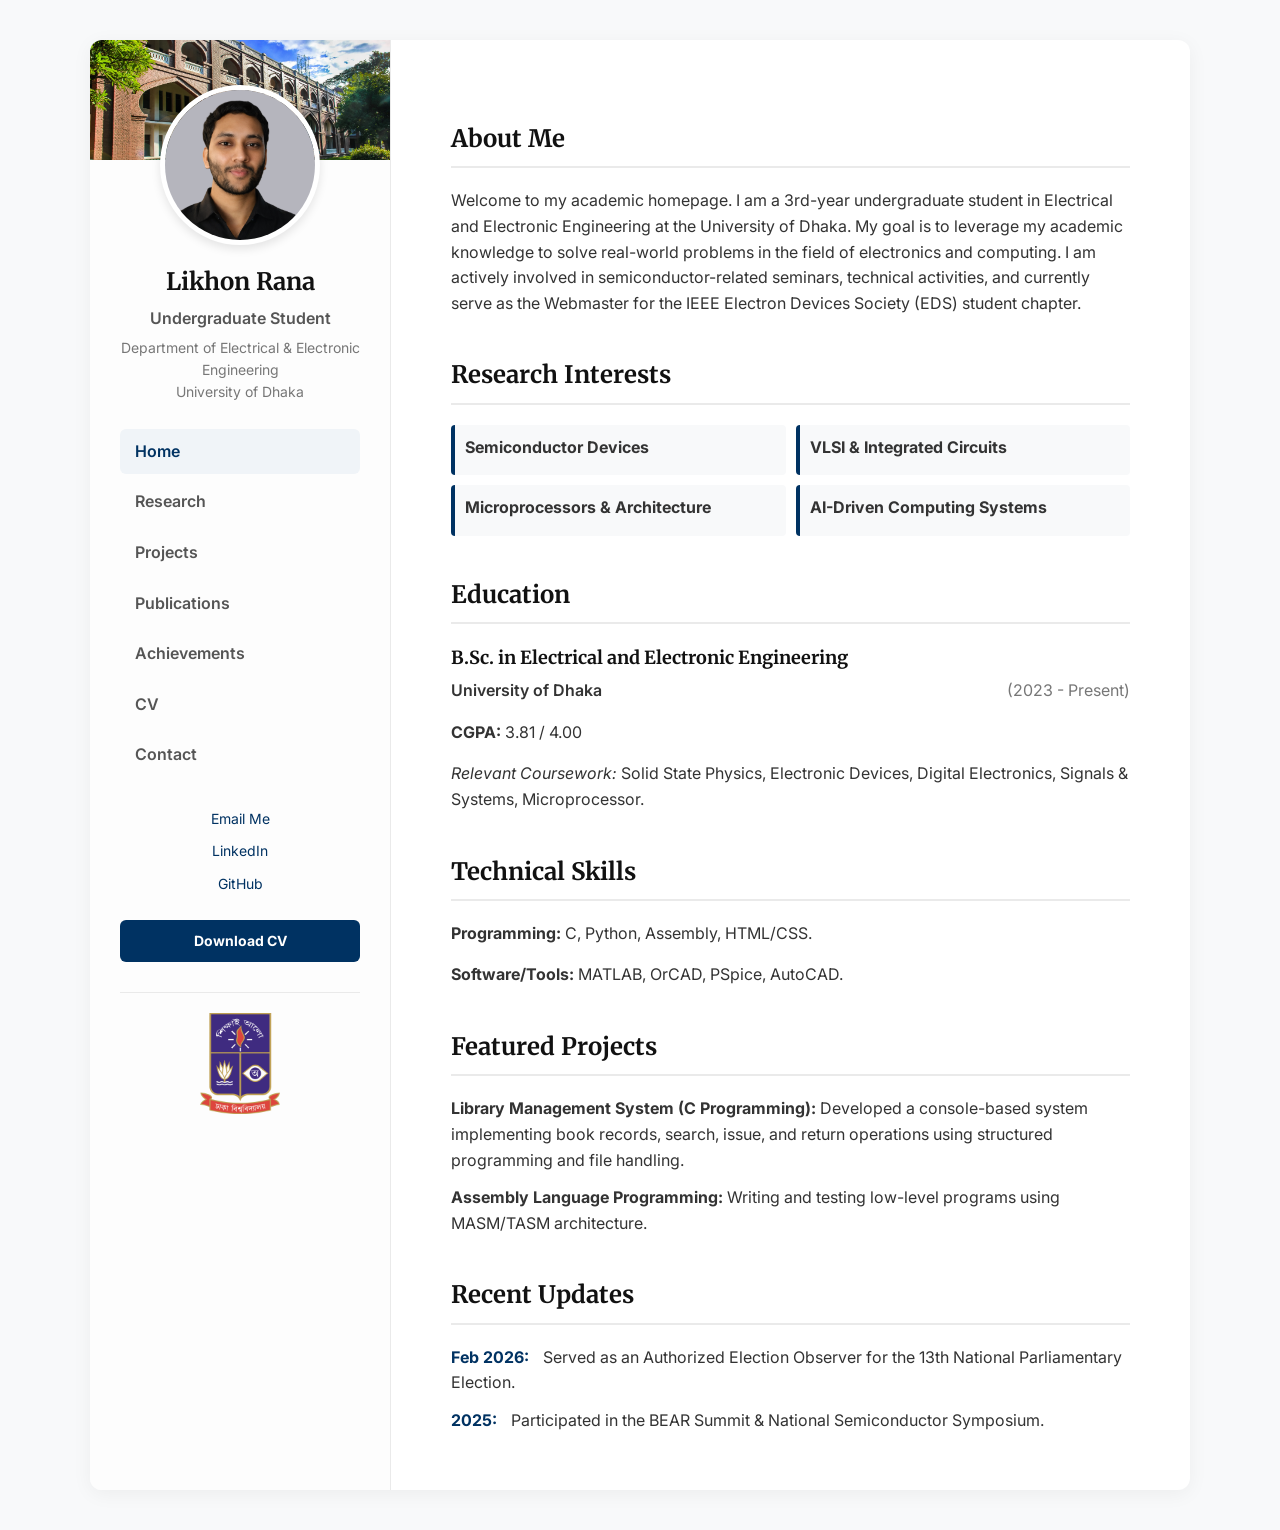
==== commit 5faf85bd: "Refactor index.html with content updates and layout changes Updated viewport settings and modified c" ====
--- a/index.html
+++ b/index.html
@@ -2,15 +2,14 @@
 <html lang="en">
 <head>
     <meta charset="UTF-8">
-    <meta name="viewport" content="width=device-width, initial-scale=1.0">
-    <title>Likhon Rana | EEE, University of Dhaka</title>
+    <meta name="viewport" content="width=1100"> <title>Likhon Rana | EEE, University of Dhaka</title>
     <link rel="stylesheet" href="style.css">
     <link href="https://fonts.googleapis.com/css2?family=Inter:wght@400;600&family=Merriweather:wght@700&display=swap" rel="stylesheet">
 </head>
 <body>
     <div class="container">
         <div class="sidebar">
-            <img src="EEE.jpg" alt="EEE Department" class="cover-img">
+            <img src="DU EEE Dept.jpg" alt="EEE Department" class="cover-img">
             
             <div class="sidebar-content">
                 <img src="profile.png" alt="Likhon Rana" class="profile-img">
@@ -44,15 +43,16 @@
         <div class="main-content">
             <section id="about">
                 <h2>About Me</h2>
-                <p>Welcome to my academic homepage. I am a 3rd-year undergraduate student in Electrical and Electronic Engineering at the University of Dhaka with a strong academic standing. My interests lie primarily in <strong>semiconductor devices, VLSI, microprocessors, and AI-driven computing systems</strong>.</p>
+                <p>Welcome to my academic homepage. I am a 3rd-year undergraduate student in Electrical and Electronic Engineering at the University of Dhaka. My goal is to leverage my academic knowledge to solve real-world problems in the field of electronics and computing. I am actively involved in semiconductor-related seminars, technical activities, and currently serve as the Webmaster for the IEEE Electron Devices Society (EDS) student chapter.</p>
             </section>
 
-            <section id="news">
-                <h2>News & Updates</h2>
-                <ul class="news-list">
-                    <li><span class="date">Feb 2026:</span> Served as an Authorized Election Observer for the 13th National Parliamentary Election.</li>
-                    <li><span class="date">2025:</span> Participated in the BEAR Summit & National Semiconductor Symposium.</li>
-                    <li><span class="date">2024:</span> Appointed as Webmaster for the IEEE Electron Devices Society (EDS) Student Branch Chapter, DU.</li>
+            <section id="interests">
+                <h2>Research Interests</h2>
+                <ul class="project-list" style="display: flex; flex-wrap: wrap; gap: 10px;">
+                    <li style="padding: 10px; margin: 0; flex: 1 1 45%;"><strong>Semiconductor Devices</strong></li>
+                    <li style="padding: 10px; margin: 0; flex: 1 1 45%;"><strong>VLSI & Integrated Circuits</strong></li>
+                    <li style="padding: 10px; margin: 0; flex: 1 1 45%;"><strong>Microprocessors & Architecture</strong></li>
+                    <li style="padding: 10px; margin: 0; flex: 1 1 45%;"><strong>AI-Driven Computing Systems</strong></li>
                 </ul>
             </section>
 
@@ -62,8 +62,30 @@
                     <h3>B.Sc. in Electrical and Electronic Engineering</h3>
                     <p class="uni">University of Dhaka <span>(2023 - Present)</span></p>
                     <p><strong>CGPA:</strong> 3.81 / 4.00</p>
-                    <p class="coursework"><em>Relevant Coursework:</em> Solid State Physics, Electronic Devices, Digital Electronics, Signals & Systems, Microprocessor.</p>
+                    <p class="coursework" style="margin-top: 5px;"><em>Relevant Coursework:</em> Solid State Physics, Electronic Devices, Digital Electronics, Signals & Systems, Microprocessor.</p>
                 </div>
+            </section>
+
+            <section id="skills">
+                <h2>Technical Skills</h2>
+                <p style="margin-bottom: 8px;"><strong>Programming:</strong> C, Python, Assembly, HTML/CSS.</p>
+                <p><strong>Software/Tools:</strong> MATLAB, OrCAD, PSpice, AutoCAD.</p>
+            </section>
+
+            <section id="featured-projects">
+                <h2>Featured Projects</h2>
+                <ul class="exp-list">
+                    <li style="margin-bottom: 12px;"><strong>Library Management System (C Programming):</strong> Developed a console-based system implementing book records, search, issue, and return operations using structured programming and file handling.</li>
+                    <li style="margin-bottom: 12px;"><strong>Assembly Language Programming:</strong> Writing and testing low-level programs using MASM/TASM architecture.</li>
+                </ul>
+            </section>
+
+            <section id="news">
+                <h2>Recent Updates</h2>
+                <ul class="news-list">
+                    <li><span class="date">Feb 2026:</span> Served as an Authorized Election Observer for the 13th National Parliamentary Election.</li>
+                    <li><span class="date">2025:</span> Participated in the BEAR Summit & National Semiconductor Symposium.</li>
+                </ul>
             </section>
         </div>
     </div>
--- a/style.css
+++ b/style.css
@@ -1,150 +1,248 @@
-/* 1. Reset Styles */
-* {
+/* Base Styles */
+body {
+    font-family: 'Inter', sans-serif;
+    background-color: #f8f9fa;
+    color: #333;
     margin: 0;
     padding: 0;
-    box-sizing: border-box;
-}
-
-body {
-    font-family: 'Inter', sans-serif;
-    background-color: #f4f6f8;
-    color: #333;
     line-height: 1.6;
 }
 
 h1, h2, h3 {
     font-family: 'Merriweather', serif;
-}
-
-/* 2. Top Navigation Bar (Black Theme) */
-.top-nav {
-    display: flex;
-    justify-content: space-between;
-    align-items: center;
-    background-color: #0a0a0a;
-    padding: 10px 30px; /* Padding for logo placement */
-    position: fixed;
+    color: #111;
+}
+
+h2 {
+    font-size: 24px;
+    border-bottom: 2px solid #eaeaea;
+    padding-bottom: 8px;
+    margin-top: 40px;
+    margin-bottom: 20px;
+}
+
+a {
+    color: #003262; /* Academic Blue */
+    text-decoration: none;
+}
+
+a:hover {
+    text-decoration: underline;
+}
+
+/* Layout */
+.container {
+    display: flex;
+    max-width: 1100px;
+    margin: 40px auto;
+    background: #fff;
+    box-shadow: 0 4px 20px rgba(0,0,0,0.05);
+    border-radius: 12px;
+    overflow: hidden;
+}
+
+/* Sidebar with Cover Image */
+.sidebar {
+    width: 300px;
+    background-color: #fdfdfd;
+    border-right: 1px solid #eaeaea;
+    text-align: center;
+    flex-shrink: 0;
+    display: flex;
+    flex-direction: column;
+}
+
+.cover-img {
     width: 100%;
-    top: 0;
-    z-index: 1000;
-    box-shadow: 0 2px 10px rgba(0,0,0,0.5);
-}
-
-.nav-brand {
-    display: flex;
-    align-items: center;
-}
-
-.uni-logo {
-    height: 50px; /* লোগোর সাইজ */
-    width: auto;
-}
-
-.nav-links {
+    height: 120px;
+    object-fit: cover;
+}
+
+.sidebar-content {
+    padding: 0 30px 40px 30px;
+    position: relative;
+}
+
+.profile-img {
+    width: 150px;
+    height: 150px;
+    object-fit: cover;
+    border-radius: 50%;
+    margin-top: -75px; /* Pulls image up over the cover */
+    border: 5px solid #fff; /* White border to separate from cover */
+    box-shadow: 0 4px 10px rgba(0,0,0,0.1);
+    background-color: #fff;
+}
+
+.sidebar h1 {
+    font-size: 24px;
+    margin: 10px 0 5px 0;
+}
+
+.sidebar .title {
+    font-weight: 600;
+    color: #555;
+    margin: 0;
+}
+
+.sidebar .dept {
+    font-size: 14px;
+    color: #777;
+    margin-top: 5px;
+}
+
+/* Navigation */
+.nav-menu {
+    display: flex;
+    flex-direction: column;
+    margin: 25px 0;
+    text-align: left;
+}
+
+.nav-menu a {
+    padding: 10px 15px;
+    border-radius: 6px;
+    color: #555;
+    font-weight: 600;
+    margin-bottom: 5px;
+    transition: background 0.3s;
+}
+
+.nav-menu a:hover, .nav-menu a.active {
+    background: #f0f4f8;
+    color: #003262;
+    text-decoration: none;
+}
+
+/* Contact Details */
+.contact-info {
+    display: flex;
+    flex-direction: column;
+    gap: 10px;
+}
+
+.contact-info a {
+    font-size: 14px;
+}
+
+.btn-cv {
+    display: inline-block;
+    background: #003262;
+    color: #fff !important;
+    padding: 10px;
+    border-radius: 6px;
+    margin-top: 15px;
+    font-weight: bold;
+    text-align: center;
+}
+
+.btn-cv:hover {
+    background: #002142;
+    text-decoration: none;
+}
+
+/* DU Logo Section */
+.du-logo-container {
+    margin-top: 30px;
+    padding-top: 20px;
+    border-top: 1px solid #eaeaea;
+}
+
+.sidebar-du-logo {
+    width: 80px;
+    height: auto;
+    opacity: 0.9;
+    transition: 0.3s;
+}
+
+.sidebar-du-logo:hover {
+    opacity: 1;
+}
+
+/* Main Content Area */
+.main-content {
+    flex: 1;
+    padding: 40px 60px;
+}
+
+/* News List */
+.news-list, .exp-list, .project-list {
     list-style: none;
-    display: flex;
-    gap: 20px;
-}
-
-.nav-links li a {
-    color: #ccc;
-    text-decoration: none;
-    font-size: 15px;
-    font-weight: 600;
-    transition: color 0.3s ease;
-}
-
-.nav-links li a:hover, .nav-links li a.active {
-    color: #fff;
-    border-bottom: 2px solid #fff;
-    padding-bottom: 5px;
-}
-
-/* 3. Hero Section (Background Image with Dark Overlay) */
-.hero-section {
-    height: 60vh; /* Takes full screen height */
-    /* এখানে আপনার ছবির নাম দেওয়া হয়েছে */
-    background-image: linear-gradient(rgba(0, 0, 0, 0.6), rgba(0, 0, 0, 0.6)), url('DU Carzon Hall.jpg');
-    background-size: cover;
-    background-position: center;
-    background-attachment: fixed; /* Parallax effect */
-    display: flex;
-    align-items: center;
-    justify-content: center;
-    text-align: center;
-    color: white;
-    margin-top: 70px; /* Space for the fixed navbar */
-}
-
-.hero-content h1 {
-    font-size: 48px;
-    margin-bottom: 10px;
-    color: #fff;
-    letter-spacing: 1px;
-}
-
-.hero-content h2 {
-    font-size: 22px;
-    font-weight: 400;
-    color: #ddd;
+    padding: 0;
+}
+
+.news-list li {
+    margin-bottom: 12px;
+}
+
+.news-list .date {
+    font-weight: bold;
+    color: #003262;
+    margin-right: 10px;
+}
+
+/* Education */
+.edu-item h3 {
+    margin: 0 0 5px 0;
+    font-size: 18px;
+}
+
+.edu-item .uni {
+    margin: 0 0 10px 0;
+    font-weight: 600;
+}
+
+.edu-item .uni span {
+    font-weight: normal;
+    color: #777;
+    float: right;
+}
+
+/* Challenge Board / Projects */
+.project-list li {
+    background: #f8f9fa;
+    padding: 15px;
+    border-left: 4px solid #003262;
     margin-bottom: 15px;
-}
-
-.hero-content p {
-    font-size: 17px;
-    color: #bbb;
-}
-
-/* 4. Main Page Content */
-.page-content {
-    max-width: 900px;
-    margin: 50px auto; /* Clean separation, no pulle up negative margin */
-    background: #fff;
-    padding: 50px;
-    border-radius: 8px;
-    box-shadow: 0 10px 30px rgba(0,0,0,0.1);
-    position: relative;
-    z-index: 10;
-}
-
-.content-section {
-    margin-bottom: 40px;
-}
-
-.content-section h2 {
-    font-size: 26px;
-    color: #111;
-    border-bottom: 2px solid #eaeaea;
-    padding-bottom: 10px;
-    margin-bottom: 20px;
-}
-
-.content-section p {
+    border-radius: 4px;
+}
+
+.project-list strong {
+    display: block;
     font-size: 16px;
-    color: #444;
-}
-
-.edu-item h3 {
     margin-bottom: 5px;
 }
 
-/* Responsive Design for Mobile */
-@media (max-width: 768px) {
-    .top-nav {
+.status {
+    font-size: 13px;
+    font-weight: 600;
+    padding: 3px 8px;
+    border-radius: 12px;
+}
+
+.status.ongoing {
+    background: #e3f2fd;
+    color: #1976d2;
+}
+
+.status.tba {
+    background: #f5f5f5;
+    color: #757575;
+}
+
+/* Responsive */
+@media (max-width: 850px) {
+    .container {
         flex-direction: column;
-        padding: 15px;
+        margin: 0;
+        border-radius: 0;
     }
-    .nav-links {
-        margin-top: 15px;
-        flex-wrap: wrap;
-        justify-content: center;
-        gap: 15px;
+    .sidebar {
+        width: 100%;
+        border-right: none;
+        border-bottom: 1px solid #eaeaea;
     }
-    .hero-content h1 {
-        font-size: 36px;
+    .main-content {
+        padding: 30px 20px;
     }
-    .page-content {
-        margin: 20px;
-        padding: 30px;
-    }
-}
+}
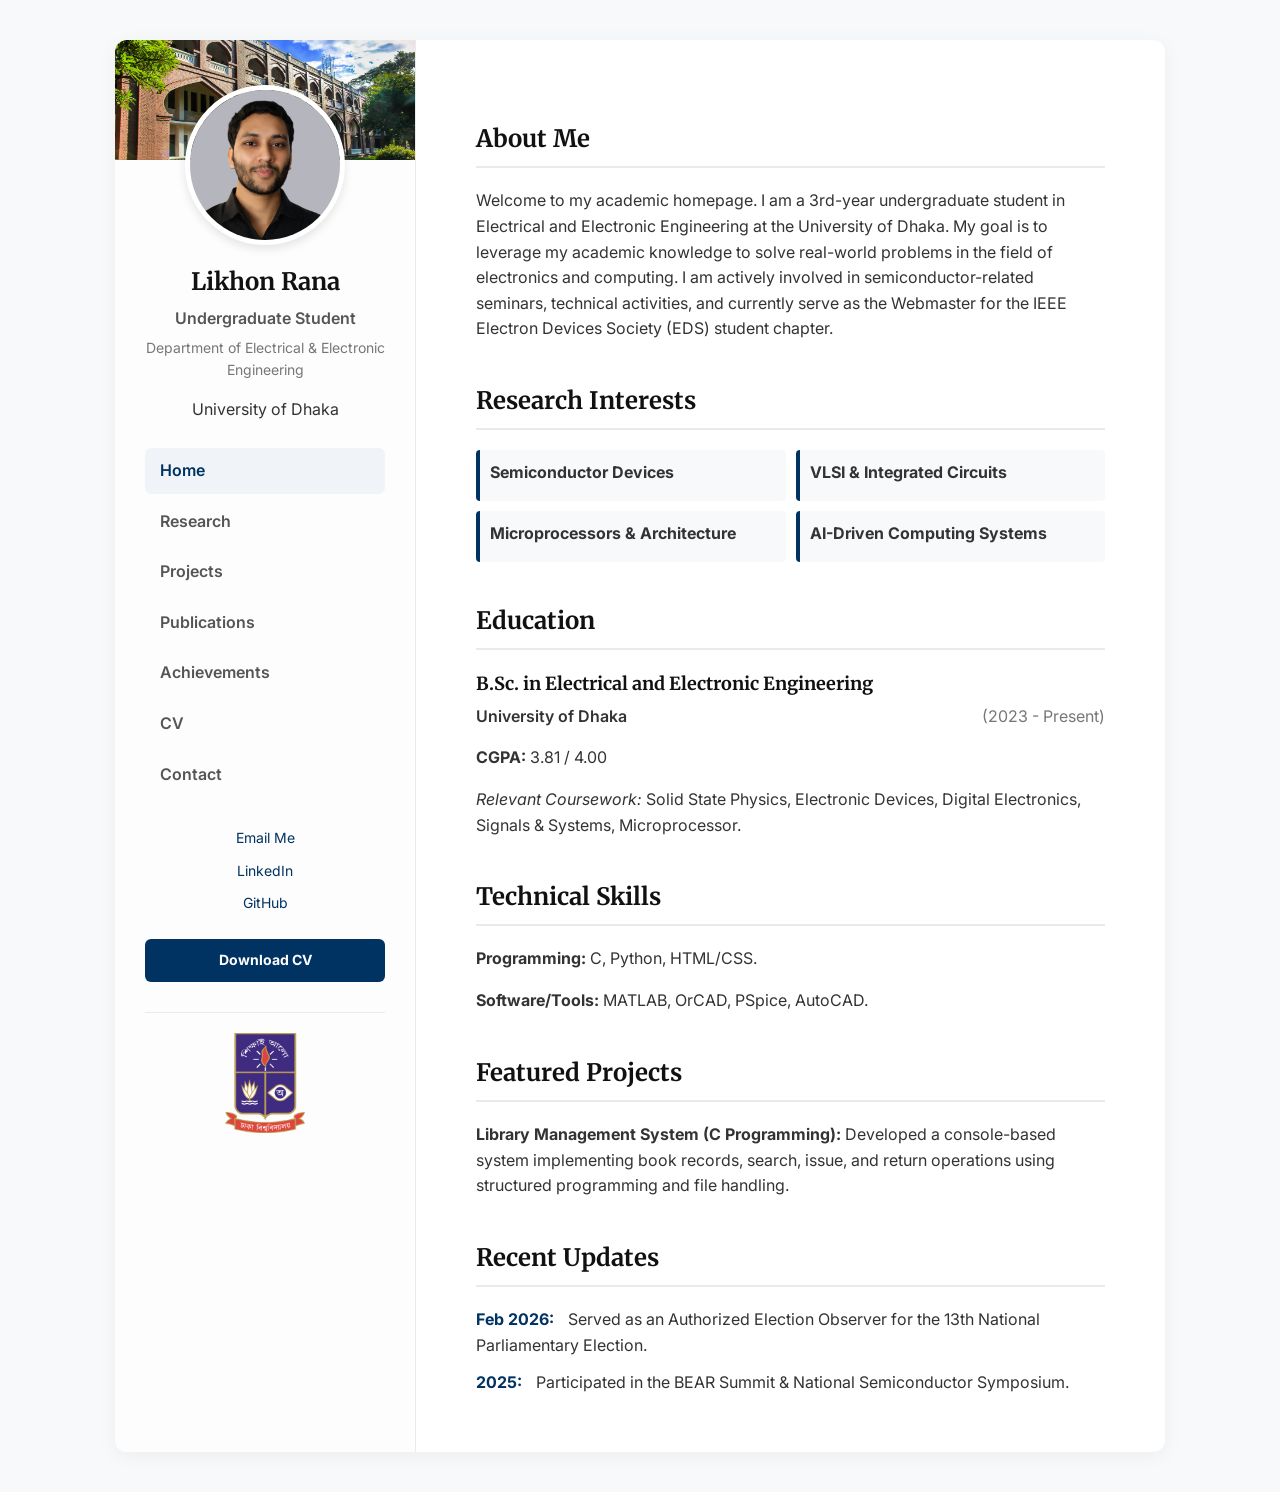
==== commit 72e5661b: "Refactor university information in index.html Separated university name into its own paragraph." ====
--- a/index.html
+++ b/index.html
@@ -15,7 +15,8 @@
                 <img src="profile.png" alt="Likhon Rana" class="profile-img">
                 <h1>Likhon Rana</h1>
                 <p class="title">Undergraduate Student</p>
-                <p class="dept">Department of Electrical & Electronic Engineering<br>University of Dhaka</p>
+                <p class="dept">Department of Electrical & Electronic Engineering</p>
+                <p class="uni-name">University of Dhaka</p>
                 
                 <nav class="nav-menu">
                     <a href="index.html" class="active">Home</a>
@@ -68,7 +69,7 @@
 
             <section id="skills">
                 <h2>Technical Skills</h2>
-                <p style="margin-bottom: 8px;"><strong>Programming:</strong> C, Python, Assembly, HTML/CSS.</p>
+                <p style="margin-bottom: 8px;"><strong>Programming:</strong> C, Python, HTML/CSS.</p>
                 <p><strong>Software/Tools:</strong> MATLAB, OrCAD, PSpice, AutoCAD.</p>
             </section>
 
@@ -76,7 +77,6 @@
                 <h2>Featured Projects</h2>
                 <ul class="exp-list">
                     <li style="margin-bottom: 12px;"><strong>Library Management System (C Programming):</strong> Developed a console-based system implementing book records, search, issue, and return operations using structured programming and file handling.</li>
-                    <li style="margin-bottom: 12px;"><strong>Assembly Language Programming:</strong> Writing and testing low-level programs using MASM/TASM architecture.</li>
                 </ul>
             </section>
 
--- a/style.css
+++ b/style.css
@@ -6,6 +6,7 @@
     margin: 0;
     padding: 0;
     line-height: 1.6;
+    min-width: 1050px; /* This forces the browser to show desktop layout on all devices */
 }
 
 h1, h2, h3 {
@@ -22,7 +23,7 @@
 }
 
 a {
-    color: #003262; /* Academic Blue */
+    color: #003262;
     text-decoration: none;
 }
 
@@ -33,7 +34,7 @@
 /* Layout */
 .container {
     display: flex;
-    max-width: 1100px;
+    width: 1050px;
     margin: 40px auto;
     background: #fff;
     box-shadow: 0 4px 20px rgba(0,0,0,0.05);
@@ -68,8 +69,8 @@
     height: 150px;
     object-fit: cover;
     border-radius: 50%;
-    margin-top: -75px; /* Pulls image up over the cover */
-    border: 5px solid #fff; /* White border to separate from cover */
+    margin-top: -75px; 
+    border: 5px solid #fff; 
     box-shadow: 0 4px 10px rgba(0,0,0,0.1);
     background-color: #fff;
 }
@@ -165,13 +166,13 @@
     padding: 40px 60px;
 }
 
-/* News List */
+/* Lists */
 .news-list, .exp-list, .project-list {
     list-style: none;
     padding: 0;
 }
 
-.news-list li {
+.news-list li, .exp-list li {
     margin-bottom: 12px;
 }
 
@@ -198,7 +199,7 @@
     float: right;
 }
 
-/* Challenge Board / Projects */
+/* Projects */
 .project-list li {
     background: #f8f9fa;
     padding: 15px;
@@ -212,37 +213,3 @@
     font-size: 16px;
     margin-bottom: 5px;
 }
-
-.status {
-    font-size: 13px;
-    font-weight: 600;
-    padding: 3px 8px;
-    border-radius: 12px;
-}
-
-.status.ongoing {
-    background: #e3f2fd;
-    color: #1976d2;
-}
-
-.status.tba {
-    background: #f5f5f5;
-    color: #757575;
-}
-
-/* Responsive */
-@media (max-width: 850px) {
-    .container {
-        flex-direction: column;
-        margin: 0;
-        border-radius: 0;
-    }
-    .sidebar {
-        width: 100%;
-        border-right: none;
-        border-bottom: 1px solid #eaeaea;
-    }
-    .main-content {
-        padding: 30px 20px;
-    }
-}
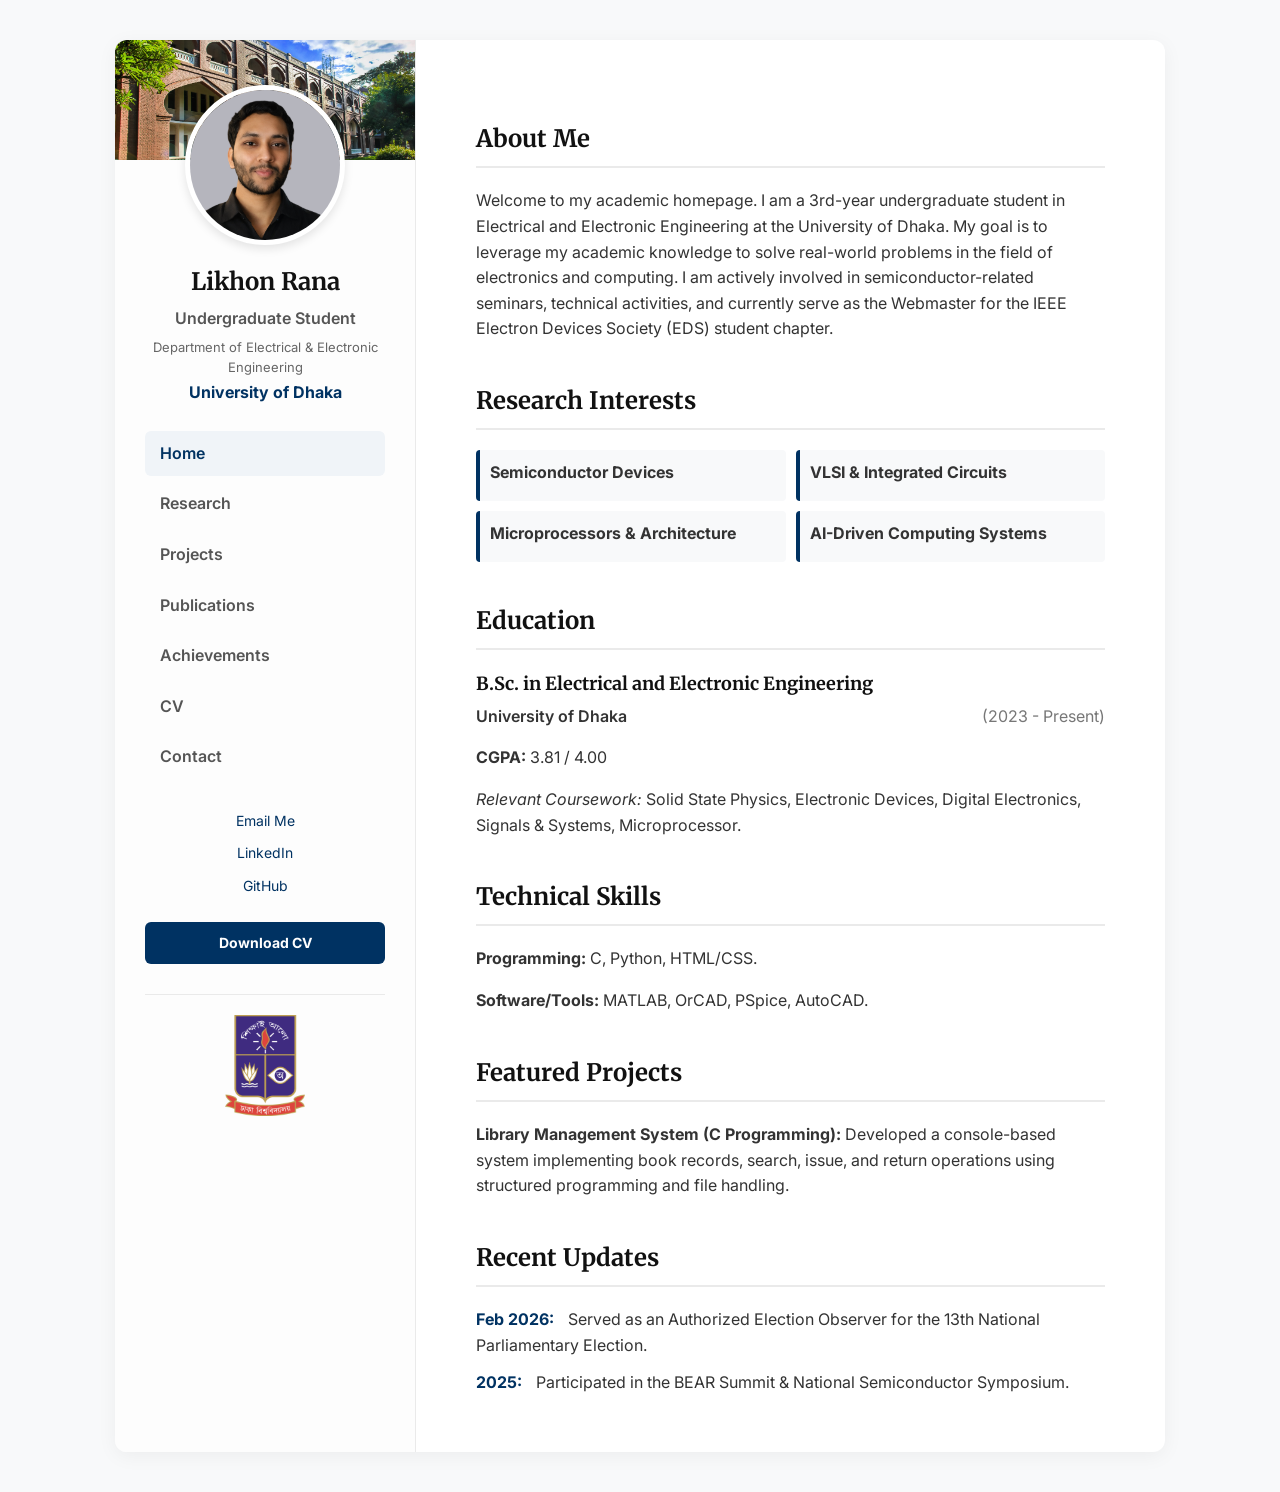
==== commit 3cdd3fce: "Update index.html" ====
--- a/index.html
+++ b/index.html
@@ -4,7 +4,7 @@
     <meta charset="UTF-8">
     <meta name="viewport" content="width=1100"> <title>Likhon Rana | EEE, University of Dhaka</title>
     <link rel="stylesheet" href="style.css">
-    <link href="https://fonts.googleapis.com/css2?family=Inter:wght@400;600&family=Merriweather:wght@700&display=swap" rel="stylesheet">
+    <link href="https://fonts.googleapis.com/css2?family=Inter:wght@400;600&family=Merriweather:wght@700;900&display=swap" rel="stylesheet">
 </head>
 <body>
     <div class="container">
--- a/style.css
+++ b/style.css
@@ -6,7 +6,7 @@
     margin: 0;
     padding: 0;
     line-height: 1.6;
-    min-width: 1050px; /* This forces the browser to show desktop layout on all devices */
+    min-width: 1050px; /* Forces PC view on all devices */
 }
 
 h1, h2, h3 {
@@ -23,7 +23,7 @@
 }
 
 a {
-    color: #003262;
+    color: #003262; /* Academic Blue */
     text-decoration: none;
 }
 
@@ -86,10 +86,19 @@
     margin: 0;
 }
 
+/* Updated University of Dhaka Focus CSS */
 .sidebar .dept {
-    font-size: 14px;
-    color: #777;
+    font-size: 13px;
+    color: #666;
     margin-top: 5px;
+    margin-bottom: 2px;
+}
+
+.sidebar .uni-name {
+    font-size: 16px;
+    font-weight: 700;
+    color: #003262;
+    margin-top: 0;
 }
 
 /* Navigation */
